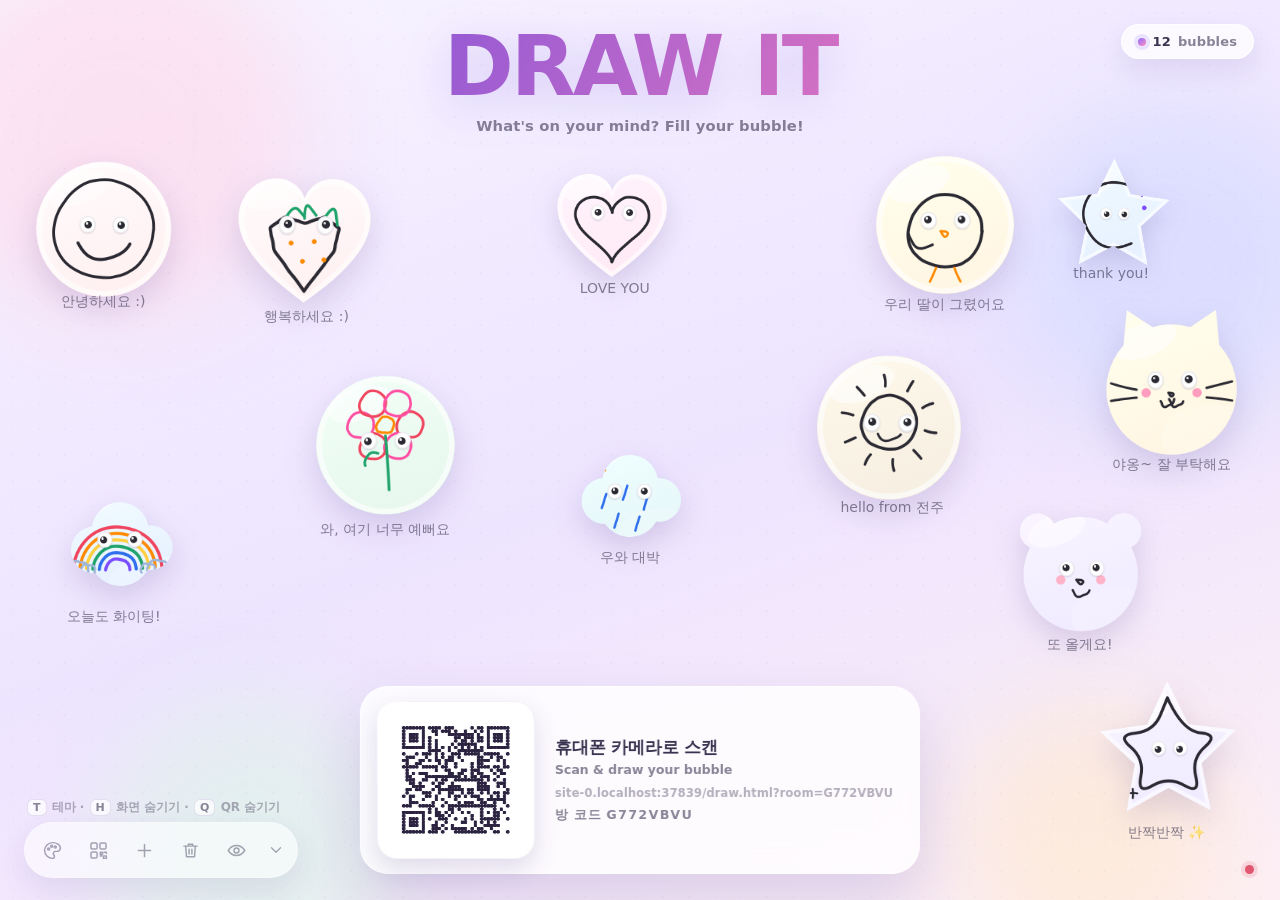
==== index.html @ d021dec1 "DRAW IT — 서버 없는 웹 버전 (GitHub Pages 정적 호스팅용)" ====
<!doctype html>
<html lang="ko" data-theme="lavender">
<head>
<meta charset="utf-8">
<meta name="viewport" content="width=device-width, initial-scale=1, viewport-fit=cover">
<meta name="theme-color" content="#EFE7FF">
<title>DRAW IT — 디지털 방명록</title>
<link rel="icon" href="data:image/svg+xml,%3Csvg xmlns='http://www.w3.org/2000/svg' viewBox='0 0 64 64'%3E%3Ccircle cx='32' cy='32' r='28' fill='%23FFD9E8'/%3E%3Ccircle cx='24' cy='28' r='5' fill='%23332A44'/%3E%3Ccircle cx='40' cy='28' r='5' fill='%23332A44'/%3E%3Cpath d='M22 40c4 6 16 6 20 0' stroke='%23332A44' stroke-width='4' fill='none' stroke-linecap='round'/%3E%3C/svg%3E">
<link rel="stylesheet" href="css/base.css">
<link rel="stylesheet" href="css/display.css">
</head>
<body>
  <div class="bg" aria-hidden="true">
    <span class="orb orb-1"></span>
    <span class="orb orb-2"></span>
    <span class="orb orb-3"></span>
    <span class="orb orb-4"></span>
    <span class="grain"></span>
  </div>

  <header class="topbar" id="topbar">
    <h1 class="title" id="title">DRAW<span class="title-dot">IT</span></h1>
    <p class="subtitle" id="subtitle">What's on your mind? Fill your bubble!</p>
  </header>

  <main class="stage" id="stage" aria-live="polite"></main>

  <div class="spotlight" id="spotlight" aria-hidden="true"></div>

  <aside class="qr-panel" id="qrPanel">
    <div class="qr-card">
      <canvas id="qrCanvas" width="560" height="560" aria-label="모바일 그리기 페이지 QR 코드"></canvas>
      <span class="qr-glint" aria-hidden="true"></span>
    </div>
    <div class="qr-copy">
      <strong>휴대폰 카메라로 스캔</strong>
      <span>Scan &amp; draw your bubble</span>
      <em id="drawUrl">draw.html?room=…</em>
      <span class="qr-room">방 코드 <b id="roomCode">────────</b></span>
    </div>
  </aside>

  <div class="badge" id="countBadge"><span id="countNum">0</span> bubbles</div>
  <div class="hint" id="hint"><b>T</b> 테마 · <b>H</b> 화면 숨기기 · <b>Q</b> QR 숨기기</div>

  <!-- 터치 전용 버튼 (태블릿·스마트폰에서 단축키 대신 사용) -->
  <div class="touchbar" id="touchbar" role="toolbar" aria-label="화면 조작">
    <button class="tb" data-act="theme" title="테마 바꾸기" aria-label="테마 바꾸기">
      <svg viewBox="0 0 24 24" aria-hidden="true"><path d="M12 3a9 9 0 1 0 0 18 2.2 2.2 0 0 0 2.2-2.2c0-.6-.2-1.1-.6-1.5-.4-.4-.6-.9-.6-1.4A2.4 2.4 0 0 1 15.4 13H17a4 4 0 0 0 4-4c0-3.3-4-6-9-6Z"/><circle cx="7.6" cy="10.2" r="1.15"/><circle cx="11" cy="7" r="1.15"/><circle cx="15.2" cy="8" r="1.15"/></svg>
    </button>
    <button class="tb" data-act="qr" title="QR 코드 켜기/끄기" aria-label="QR 코드 켜기/끄기">
      <svg viewBox="0 0 24 24" aria-hidden="true"><rect x="3.4" y="3.4" width="7" height="7" rx="1.6"/><rect x="13.6" y="3.4" width="7" height="7" rx="1.6"/><rect x="3.4" y="13.6" width="7" height="7" rx="1.6"/><path d="M14 14h2.6v2.6H14zM18.4 14H21v1.4M14 18.4h1.4M17.6 18.4H21v2.6h-3.4z"/></svg>
    </button>
    <button class="tb" data-act="newroom" title="새 방 만들기" aria-label="새 방 만들기">
      <svg viewBox="0 0 24 24" aria-hidden="true"><path d="M12 5v14M5 12h14"/></svg>
    </button>
    <button class="tb" data-act="reset" title="방명록 비우기" aria-label="방명록 비우기">
      <svg viewBox="0 0 24 24" aria-hidden="true"><path d="M4.5 7h15M9.5 7V4.8h5V7M6.5 7l.9 12.2h9.2L17.5 7"/><path d="M10.4 10.6v5.4M13.6 10.6v5.4"/></svg>
    </button>
    <button class="tb" data-act="hide" title="화면 깔끔하게" aria-label="화면 깔끔하게">
      <svg viewBox="0 0 24 24" aria-hidden="true"><path d="M2.6 12S6 6.4 12 6.4 21.4 12 21.4 12 18 17.6 12 17.6 2.6 12 2.6 12Z"/><circle cx="12" cy="12" r="2.8"/></svg>
    </button>
    <button class="tb fold" data-act="fold" title="버튼 접기" aria-label="버튼 접기">
      <svg viewBox="0 0 24 24" aria-hidden="true"><path d="M6 9l6 6 6-6"/></svg>
    </button>
  </div>
  <button class="touch-show" id="touchShow" title="버튼 펼치기" aria-label="버튼 펼치기">⋯</button>

  <div class="toast" id="toast" role="status" aria-live="polite"></div>
  <div class="conn" id="conn" title="실시간 연결 상태"></div>

  <script src="vendor/qrcode.js"></script>
  <script src="js/shapes.js"></script>
  <script src="js/relay.js"></script>
  <script src="js/seed-data.js"></script>
  <script src="js/display.js"></script>
</body>
</html>
---- css/base.css ----
/* =====================================================================
 * DRAW IT — 공통 스타일 (테마 변수 · 폰트 · 리셋)
 * ===================================================================== */
:root {
  --font-ui: "Pretendard", "Apple SD Gothic Neo", "Noto Sans CJK KR", "Malgun Gothic",
             system-ui, -apple-system, "Segoe UI", Roboto, sans-serif;
  --font-hand: "Bradley Hand", "Segoe Script", "Nanum Pen Script", "Comic Sans MS",
               "Apple SD Gothic Neo", var(--font-ui);
  --radius-lg: 28px;
  --radius-md: 18px;

  /* lavender (기본) */
  --bg-a: #F8F4FF;
  --bg-b: #EDE4FF;
  --bg-c: #FDEFF6;
  --ink: #3A3350;
  --ink-soft: rgba(58, 51, 80, .60);
  --ink-faint: rgba(58, 51, 80, .38);
  --title-a: #6C4CE0;
  --title-b: #FF7FB6;
  --panel-bg: rgba(255, 255, 255, .82);
  --panel-ink: #3A3350;
  --panel-line: rgba(255, 255, 255, .75);
  --panel-shadow: 0 26px 60px rgba(90, 66, 150, .18);
  --badge-bg: rgba(255, 255, 255, .78);
  --card-shadow: rgba(84, 62, 132, .18);
  --orb-1: #FFD6E8;
  --orb-2: #CFD9FF;
  --orb-3: #D8F5E4;
  --orb-4: #FFE9C9;
  --orb-opacity: .55;
  --vignette: rgba(255, 255, 255, .0);
}

[data-theme="cream"] {
  --bg-a: #FFFCF5;
  --bg-b: #FBF0DE;
  --bg-c: #F7F3E8;
  --ink: #453A2C;
  --ink-soft: rgba(69, 58, 44, .62);
  --ink-faint: rgba(69, 58, 44, .40);
  --title-a: #C8892F;
  --title-b: #E96E8A;
  --panel-bg: rgba(255, 253, 247, .86);
  --panel-ink: #453A2C;
  --panel-line: rgba(255, 255, 255, .85);
  --panel-shadow: 0 26px 60px rgba(140, 110, 70, .16);
  --badge-bg: rgba(255, 253, 247, .82);
  --card-shadow: rgba(140, 110, 70, .16);
  --orb-1: #FFE2C7;
  --orb-2: #F6D7E0;
  --orb-3: #E7EFD4;
  --orb-4: #FFEFD2;
  --orb-opacity: .5;
}

[data-theme="night"] {
  --bg-a: #191426;
  --bg-b: #241B3A;
  --bg-c: #151021;
  --ink: #F3EEFF;
  --ink-soft: rgba(238, 232, 255, .70);
  --ink-faint: rgba(238, 232, 255, .45);
  --title-a: #C3B0FF;
  --title-b: #FF9EC8;
  --panel-bg: rgba(40, 32, 60, .74);
  --panel-ink: #F3EEFF;
  --panel-line: rgba(255, 255, 255, .14);
  --panel-shadow: 0 26px 70px rgba(0, 0, 0, .55);
  --badge-bg: rgba(48, 38, 72, .72);
  --card-shadow: rgba(0, 0, 0, .55);
  --orb-1: #4A2E6B;
  --orb-2: #26325E;
  --orb-3: #1E4A48;
  --orb-4: #5A3A4A;
  --orb-opacity: .55;
}

* { box-sizing: border-box; }

html, body {
  margin: 0;
  padding: 0;
  height: 100%;
  font-family: var(--font-ui);
  color: var(--ink);
  -webkit-font-smoothing: antialiased;
  text-rendering: optimizeLegibility;
}

body {
  background: linear-gradient(160deg, var(--bg-a) 0%, var(--bg-b) 52%, var(--bg-c) 100%);
  overflow: hidden;
  transition: background 520ms ease, color 320ms ease;
}

button { font-family: inherit; }

.bg { position: fixed; inset: 0; pointer-events: none; overflow: hidden; z-index: 0; }

.orb {
  position: absolute;
  border-radius: 50%;
  filter: blur(48px);
  opacity: var(--orb-opacity);
  transition: background 600ms ease;
  animation: orbFloat 18s ease-in-out infinite;
}
.orb-1 { width: 42vmin; height: 42vmin; left: -8vmin; top: -6vmin;  background: var(--orb-1); animation-duration: 22s; }
.orb-2 { width: 36vmin; height: 36vmin; right: -6vmin; top: 12vmin;  background: var(--orb-2); animation-duration: 26s; animation-delay: -4s; }
.orb-3 { width: 32vmin; height: 32vmin; left: 12vmin; bottom: -10vmin; background: var(--orb-3); animation-duration: 24s; animation-delay: -9s; }
.orb-4 { width: 30vmin; height: 30vmin; right: 6vmin; bottom: -8vmin; background: var(--orb-4); animation-duration: 20s; animation-delay: -13s; }

@keyframes orbFloat {
  0%, 100% { transform: translate3d(0, 0, 0) scale(1); }
  50% { transform: translate3d(2.2vmin, -2.6vmin, 0) scale(1.06); }
}

.grain {
  position: absolute;
  inset: 0;
  opacity: .35;
  background-image: radial-gradient(rgba(120, 100, 160, .10) 1px, transparent 1px);
  background-size: 26px 26px;
  mix-blend-mode: multiply;
}
[data-theme="night"] .grain { mix-blend-mode: screen; opacity: .14; }
---- css/display.css ----
/* =====================================================================
 * DRAW IT — 메인 미디어월
 * ===================================================================== */

.stage { position: fixed; inset: 0; z-index: 2; }

/* ---------------------------------------------------------------- 상단 */
.topbar {
  position: fixed;
  top: 0; left: 0; right: 0;
  z-index: 6;
  padding: 26px 32px 0;
  text-align: center;
  pointer-events: none;
  transition: opacity 420ms ease, transform 420ms ease;
}
body.ui-hidden .topbar { opacity: 0; transform: translateY(-14px); }

.title {
  margin: 0;
  font-size: clamp(46px, 6.6vw, 112px);
  font-weight: 900;
  letter-spacing: -.035em;
  line-height: .96;
  background: linear-gradient(120deg, var(--title-a) 8%, var(--title-b) 92%);
  -webkit-background-clip: text;
  background-clip: text;
  color: transparent;
  filter: drop-shadow(0 10px 22px rgba(108, 76, 224, .22));
}
.title-dot { margin-left: .06em; }

.subtitle {
  margin: 10px 0 0;
  font-size: clamp(13px, 1.15vw, 20px);
  font-weight: 600;
  letter-spacing: .01em;
  color: var(--ink-soft);
}

/* ---------------------------------------------------------------- 카드 */
.card {
  position: absolute;
  left: 0; top: 0;
  width: 200px; height: 200px;
  transition: left 1180ms cubic-bezier(.22, 1, .36, 1), top 1180ms cubic-bezier(.22, 1, .36, 1),
              opacity 520ms ease, transform 520ms ease;
  will-change: left, top;
}
.card.no-anim { transition: none !important; }
body.presenting .card:not(.is-spotlight) { opacity: .75; }
body.presenting .card {
  transition: left 1180ms cubic-bezier(.22, 1, .36, 1), top 1180ms cubic-bezier(.22, 1, .36, 1),
              opacity 620ms ease, transform 520ms ease;
}
.card.fade-out { opacity: 0; transform: scale(.88); }
.card .inner {
  position: absolute;
  left: 50%; top: 50%;
  width: 200px; height: 200px;
  margin: -100px 0 0 -100px;
  transform-origin: 50% 50%;
  will-change: transform;
}
.card svg.shape {
  position: absolute;
  inset: 0;
  width: 200px; height: 200px;
  overflow: visible;
  filter: drop-shadow(0 16px 20px var(--card-shadow));
  pointer-events: none;
}
.card canvas.art {
  position: absolute;
  inset: 0;
  width: 200px;
  height: 200px;
  pointer-events: none;
}
.card .caption {
  position: absolute;
  left: 50%;
  top: 100%;
  width: 190px;
  margin-top: -6px;
  transform: translateX(-50%);
  text-align: center;
  font-family: var(--font-hand);
  font-size: 14px;
  line-height: 1.22;
  color: var(--ink-soft);
  white-space: nowrap;
  overflow: hidden;
  text-overflow: ellipsis;
  pointer-events: none;
  z-index: 2;
}

/* 눈 */
.card .eyes { position: absolute; inset: 0; pointer-events: none; }
.eye { position: absolute; width: 0; height: 0; }
.eye-white {
  position: absolute;
  left: -10.5px; top: -11.5px;
  width: 21px; height: 23px;
  border-radius: 50%;
  background: #fff;
  box-shadow: 0 1px 2px rgba(60, 50, 90, .20), inset 0 0 0 1.5px rgba(60, 50, 90, .09);
  transform-origin: 50% 50%;
  animation: blink 7.2s infinite;
}
.pupil {
  position: absolute;
  left: 0; top: 0;
  width: 0; height: 0;
  will-change: transform;
  animation: blinkPupil 7.2s infinite;
}
.pupil i {
  position: absolute;
  left: -5px; top: -5px;
  width: 10px; height: 10px;
  border-radius: 50%;
  background: #2B2A33;
}
.pupil i::after {
  content: "";
  position: absolute;
  left: 1.6px; top: 1.4px;
  width: 3.4px; height: 3.4px;
  border-radius: 50%;
  background: rgba(255, 255, 255, .92);
}

@keyframes blink {
  0%, 90.5%, 100% { transform: scaleY(1); }
  93.4% { transform: scaleY(.10); }
}
@keyframes blinkPupil {
  0%, 91.6%, 100% { opacity: 1; }
  93.4% { opacity: 0; }
}

/* 새 그림 스포트라이트 카드 */
.card.is-spotlight { z-index: 40; }
.card.is-spotlight .inner {
  filter: drop-shadow(0 0 22px rgba(255, 255, 255, .95)) drop-shadow(0 24px 30px rgba(90, 60, 150, .28));
}
.card .halo {
  position: absolute;
  inset: -26px;
  border-radius: 50%;
  border: 2px solid rgba(255, 255, 255, .85);
  opacity: 0;
  pointer-events: none;
}
.card.is-spotlight .halo {
  animation: haloPulse 1.6s ease-out 2;
}
@keyframes haloPulse {
  0% { opacity: .85; transform: scale(.72); }
  70% { opacity: 0; transform: scale(1.22); }
  100% { opacity: 0; transform: scale(1.24); }
}

.card .sparkles { position: absolute; inset: 0; pointer-events: none; }
.sparkle {
  position: absolute;
  left: 50%; top: 50%;
  width: 9px; height: 9px;
  margin: -4.5px 0 0 -4.5px;
  border-radius: 50%;
  background: radial-gradient(circle, #FFF6C9 0%, #FFA9CE 52%, rgba(255, 255, 255, 0) 74%);
  animation: sparkleFly 1650ms cubic-bezier(.2, .7, .3, 1) forwards;
}
.sparkle.star {
  border-radius: 0;
  background: linear-gradient(140deg, #FFD86B, #FF8FC0);
  clip-path: polygon(50% 0%, 61% 38%, 100% 50%, 61% 62%, 50% 100%, 39% 62%, 0% 50%, 39% 38%);
}
@keyframes sparkleFly {
  0% { transform: translate(0, 0) scale(.35) rotate(0deg); opacity: 0; }
  22% { opacity: 1; }
  100% { transform: translate(var(--dx), var(--dy)) scale(1.05) rotate(140deg); opacity: 0; }
}

/* ------------------------------------------------------------ 스포트라이트 */
.spotlight {
  position: fixed;
  z-index: 1;
  width: 760px; height: 760px;
  margin-left: -380px; margin-top: -380px;
  border-radius: 50%;
  pointer-events: none;
  opacity: 0;
  background: radial-gradient(circle,
      rgba(255, 255, 255, .98) 0%,
      rgba(255, 243, 252, .82) 24%,
      rgba(236, 214, 255, .48) 44%,
      rgba(255, 214, 240, .18) 60%,
      rgba(255, 255, 255, 0) 74%);
  transition: opacity 900ms ease;
  animation: spotlightBreath 3.6s ease-in-out infinite;
}
[data-theme="night"] .spotlight {
  background: radial-gradient(circle,
      rgba(180, 150, 255, .40) 0%,
      rgba(150, 110, 240, .22) 30%,
      rgba(120, 90, 220, .08) 52%,
      rgba(255, 255, 255, 0) 72%);
}
.spotlight.on { opacity: 1; }

@keyframes spotlightBreath {
  0%, 100% { transform: scale(1); }
  50% { transform: scale(1.06); }
}

/* ---------------------------------------------------------------- QR 패널 */
.qr-panel {
  position: fixed;
  z-index: 8;
  left: 50%;
  bottom: 26px;
  transform: translateX(-50%);
  display: flex;
  align-items: center;
  gap: 20px;
  padding: 14px 26px 14px 16px;
  border-radius: var(--radius-lg);
  background: var(--panel-bg);
  border: 1px solid var(--panel-line);
  box-shadow: var(--panel-shadow);
  -webkit-backdrop-filter: blur(18px) saturate(140%);
  backdrop-filter: blur(18px) saturate(140%);
  color: var(--panel-ink);
  transition: opacity 420ms ease, transform 420ms ease;
}
.qr-panel.corner {
  left: auto;
  right: 28px;
  bottom: 28px;
  transform: none;
}
body.ui-hidden .qr-panel,
.qr-panel.hidden {
  opacity: 0;
  transform: translateX(-50%) translateY(26px);
  pointer-events: none;
}
.qr-panel.corner.hidden { transform: translateY(26px); }

.qr-card {
  position: relative;
  width: 158px; height: 158px;
  padding: 9px;
  border-radius: 20px;
  background: #fff;
  box-shadow: 0 10px 24px rgba(70, 50, 120, .16), inset 0 0 0 1px rgba(90, 70, 140, .07);
  overflow: hidden;
}
.qr-card canvas { display: block; width: 100%; height: 100%; }
.qr-glint {
  position: absolute;
  top: -40%;
  left: -60%;
  width: 60%; height: 180%;
  background: linear-gradient(100deg, rgba(255, 255, 255, 0) 0%, rgba(255, 255, 255, .85) 50%, rgba(255, 255, 255, 0) 100%);
  transform: rotate(18deg);
  animation: glint 5.5s ease-in-out infinite;
  pointer-events: none;
}
@keyframes glint {
  0%, 62% { left: -70%; }
  88%, 100% { left: 130%; }
}

.qr-copy { display: flex; flex-direction: column; gap: 3px; min-width: 168px; }
.qr-copy strong { font-size: 17px; font-weight: 800; letter-spacing: -.01em; }
.qr-copy span { font-size: 12.5px; font-weight: 600; color: var(--ink-soft); }
.qr-copy em {
  margin-top: 6px;
  font-style: normal;
  font-size: 11.5px;
  font-weight: 600;
  letter-spacing: .01em;
  color: var(--ink-faint);
  word-break: break-all;
}

/* ---------------------------------------------------------------- 배지 */
.badge {
  position: fixed;
  z-index: 8;
  top: 24px; right: 26px;
  display: inline-flex;
  align-items: center;
  gap: 7px;
  padding: 9px 16px;
  border-radius: 999px;
  background: var(--badge-bg);
  border: 1px solid var(--panel-line);
  box-shadow: 0 10px 26px rgba(90, 66, 150, .12);
  -webkit-backdrop-filter: blur(14px);
  backdrop-filter: blur(14px);
  font-size: 13px;
  font-weight: 800;
  letter-spacing: .01em;
  color: var(--ink-soft);
  transition: opacity 420ms ease;
}
.badge #countNum { color: var(--ink); }
.badge::before {
  content: "";
  width: 8px; height: 8px;
  border-radius: 50%;
  background: linear-gradient(140deg, #8E6BFF, #FF8FC0);
  box-shadow: 0 0 0 4px rgba(142, 107, 255, .16);
}

.hint {
  position: fixed;
  z-index: 8;
  left: 26px; bottom: 22px;
  font-size: 12px;
  font-weight: 600;
  color: var(--ink-faint);
  transition: opacity 520ms ease;
}
.hint b {
  display: inline-block;
  min-width: 17px;
  padding: 1px 5px;
  margin: 0 1px;
  border-radius: 6px;
  background: rgba(255, 255, 255, .72);
  border: 1px solid rgba(120, 100, 170, .18);
  color: var(--ink-soft);
  text-align: center;
  font-size: 11px;
}
[data-theme="night"] .hint b { background: rgba(255, 255, 255, .10); border-color: rgba(255, 255, 255, .16); }
body.ui-hidden .hint, body.ui-hidden .badge { opacity: 0; }

.conn {
  position: fixed;
  z-index: 8;
  right: 26px; bottom: 26px;
  width: 9px; height: 9px;
  border-radius: 50%;
  background: #43C08A;
  box-shadow: 0 0 0 4px rgba(67, 192, 138, .16);
  transition: background 300ms ease, box-shadow 300ms ease;
}
.conn.off { background: #E0576F; box-shadow: 0 0 0 4px rgba(224, 87, 111, .16); }

/* ---------------------------------------------------------------- 토스트 */
.toast {
  position: fixed;
  z-index: 30;
  left: 26px;
  top: 92px;
  transform: translateY(-10px);
  padding: 10px 18px;
  border-radius: 999px;
  background: rgba(45, 34, 70, .86);
  color: #fff;
  font-size: 14px;
  font-weight: 700;
  letter-spacing: -.01em;
  opacity: 0;
  pointer-events: none;
  transition: opacity 260ms ease, transform 320ms cubic-bezier(.22, 1, .36, 1);
  box-shadow: 0 18px 40px rgba(40, 26, 70, .28);
}
.toast.show { opacity: 1; transform: translateY(0); }
body.ui-hidden .toast { opacity: 0; }

/* --------------------------------------------------------------- 반응형 */
@media (max-width: 900px) {
  .topbar { padding: 16px 18px 0; }
  .qr-panel { gap: 14px; padding: 10px 18px 10px 12px; bottom: 16px; }
  .qr-card { width: 118px; height: 118px; padding: 7px; border-radius: 16px; }
  .qr-copy strong { font-size: 15px; }
  .qr-copy em { display: none; }
  .hint { display: none; }
  .badge { top: 14px; right: 14px; font-size: 12px; padding: 7px 12px; }
}

@media (prefers-reduced-motion: reduce) {
  .orb, .qr-glint { animation: none; }
}

/* =====================================================================
 * 웹 버전 추가분 — 방 코드 · 터치 버튼
 * ===================================================================== */
.qr-room {
  margin-top: 4px;
  font-size: 11.5px;
  font-weight: 700;
  letter-spacing: .06em;
  color: var(--ink-faint);
}
.qr-room b {
  font-weight: 900;
  letter-spacing: .12em;
  color: var(--ink-soft);
}

/* 좌측 하단: 단축키 안내 위에 터치 버튼 줄 */
.hint { bottom: 84px; }

.touchbar {
  position: fixed;
  z-index: 9;
  left: 24px;
  bottom: 22px;
  display: flex;
  align-items: center;
  gap: 2px;
  padding: 5px;
  border-radius: 999px;
  background: var(--panel-bg);
  border: 1px solid var(--panel-line);
  box-shadow: 0 12px 30px rgba(90, 66, 150, .16);
  -webkit-backdrop-filter: blur(16px) saturate(140%);
  backdrop-filter: blur(16px) saturate(140%);
  opacity: .72;
  transition: opacity 320ms ease, transform 420ms cubic-bezier(.22,1,.36,1);
}
.touchbar:hover, .touchbar:focus-within, .touchbar:active { opacity: 1; }
.touchbar.folded { opacity: 0; transform: translateY(16px); pointer-events: none; }

.tb {
  width: 44px; height: 44px;
  display: grid;
  place-items: center;
  border: 0;
  border-radius: 50%;
  background: transparent;
  color: var(--ink-soft);
  cursor: pointer;
  transition: background 160ms ease, color 160ms ease, transform 140ms ease;
  -webkit-tap-highlight-color: transparent;
}
.tb svg {
  width: 21px; height: 21px;
  fill: none;
  stroke: currentColor;
  stroke-width: 1.7;
  stroke-linecap: round;
  stroke-linejoin: round;
}
.tb:active { transform: scale(.92); }
.tb:hover { background: rgba(255, 255, 255, .6); color: var(--ink); }
[data-theme="night"] .tb:hover { background: rgba(255, 255, 255, .10); }
.tb.fold svg { width: 18px; height: 18px; }
.tb.fold { width: 32px; }

body.ui-hidden .touchbar { opacity: 0; pointer-events: none; transform: translateY(16px); }

.touch-show {
  position: fixed;
  z-index: 9;
  left: 24px; bottom: 22px;
  width: 40px; height: 40px;
  display: grid;
  place-items: center;
  border: 1px solid var(--panel-line);
  border-radius: 50%;
  background: var(--panel-bg);
  color: var(--ink-soft);
  font-size: 18px;
  font-weight: 800;
  box-shadow: 0 10px 24px rgba(90, 66, 150, .16);
  -webkit-backdrop-filter: blur(14px);
  backdrop-filter: blur(14px);
  opacity: 0;
  visibility: hidden;
  pointer-events: none;
  transition: opacity 280ms ease;
  cursor: pointer;
}
.touch-show.on { opacity: .5; visibility: visible; pointer-events: auto; }
.touch-show.on:hover { opacity: 1; }
body.ui-hidden .touch-show { display: none; }

@media (max-width: 900px) {
  .touchbar { left: 12px; bottom: 12px; padding: 4px; }
  .tb { width: 40px; height: 40px; }
  .tb.fold { width: 28px; }
  .touch-show { left: 12px; bottom: 12px; }
  .qr-room { display: none; }
}
@media (prefers-reduced-motion: reduce) {
  .touchbar, .touch-show { transition: none; }
}
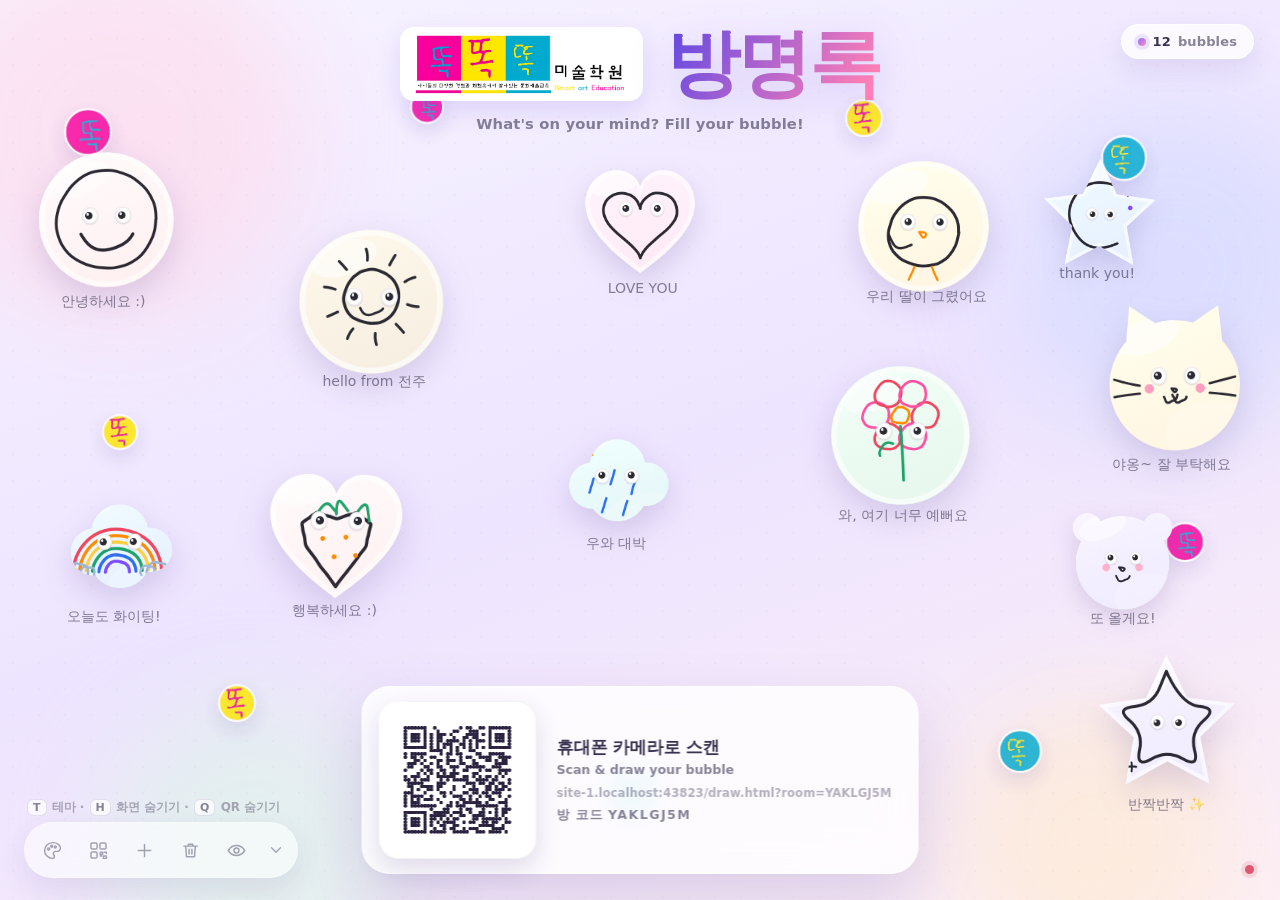
==== commit 8daffc3d: "똑똑똑미술학원 마크·방명록 타이틀·동그란 똑 부유 애니메이션·메시지 입력란 적용" ====
--- a/index.html
+++ b/index.html
@@ -4,7 +4,7 @@
 <meta charset="utf-8">
 <meta name="viewport" content="width=device-width, initial-scale=1, viewport-fit=cover">
 <meta name="theme-color" content="#EFE7FF">
-<title>DRAW IT — 디지털 방명록</title>
+<title>똑똑똑미술학원 — 방명록</title>
 <link rel="icon" href="data:image/svg+xml,%3Csvg xmlns='http://www.w3.org/2000/svg' viewBox='0 0 64 64'%3E%3Ccircle cx='32' cy='32' r='28' fill='%23FFD9E8'/%3E%3Ccircle cx='24' cy='28' r='5' fill='%23332A44'/%3E%3Ccircle cx='40' cy='28' r='5' fill='%23332A44'/%3E%3Cpath d='M22 40c4 6 16 6 20 0' stroke='%23332A44' stroke-width='4' fill='none' stroke-linecap='round'/%3E%3C/svg%3E">
 <link rel="stylesheet" href="css/base.css">
 <link rel="stylesheet" href="css/display.css">
@@ -16,10 +16,24 @@
     <span class="orb orb-3"></span>
     <span class="orb orb-4"></span>
     <span class="grain"></span>
+    <div class="ttok-floaters">
+      <img src="ttok1.jpg" class="ttok-dot t1" alt="">
+      <img src="ttok2.jpg" class="ttok-dot t2" alt="">
+      <img src="ttok3.jpg" class="ttok-dot t3" alt="">
+      <img src="ttok1.jpg" class="ttok-dot t4" alt="">
+      <img src="ttok2.jpg" class="ttok-dot t5" alt="">
+      <img src="ttok3.jpg" class="ttok-dot t6" alt="">
+      <img src="ttok1.jpg" class="ttok-dot t7" alt="">
+      <img src="ttok2.jpg" class="ttok-dot t8" alt="">
+      <img src="ttok3.jpg" class="ttok-dot t9" alt="">
+    </div>
   </div>
 
   <header class="topbar" id="topbar">
-    <h1 class="title" id="title">DRAW<span class="title-dot">IT</span></h1>
+    <div class="brand-row">
+      <img class="brand-logo" src="logo.png" alt="똑똑똑미술학원">
+      <h1 class="title" id="title">방명록</h1>
+    </div>
     <p class="subtitle" id="subtitle">What's on your mind? Fill your bubble!</p>
   </header>
 
--- a/css/base.css
+++ b/css/base.css
@@ -125,3 +125,49 @@
   mix-blend-mode: multiply;
 }
 [data-theme="night"] .grain { mix-blend-mode: screen; opacity: .14; }
+
+/* ----------------------------------------------------- 동그란 '똑' 부유 배지 */
+.ttok-floaters {
+  position: absolute;
+  inset: 0;
+  pointer-events: none;
+  overflow: hidden;
+}
+.ttok-dot {
+  position: absolute;
+  width: 44px;
+  height: 44px;
+  border-radius: 50%;
+  object-fit: cover;
+  border: 2.5px solid rgba(255, 255, 255, .92);
+  box-shadow: 0 8px 20px rgba(90, 66, 150, .18);
+  opacity: .82;
+  will-change: transform;
+  animation: ttokBob 7s ease-in-out infinite;
+}
+[data-theme="night"] .ttok-dot {
+  border-color: rgba(255, 255, 255, .35);
+  box-shadow: 0 8px 22px rgba(0, 0, 0, .45);
+  opacity: .75;
+}
+.ttok-dot.t1 { left: 5%;  top: 12%; width: 48px; height: 48px; animation-duration: 6.4s; animation-delay: 0s; }
+.ttok-dot.t2 { left: 17%; top: 76%; width: 38px; height: 38px; animation-duration: 7.8s; animation-delay: -1.4s; }
+.ttok-dot.t3 { left: 86%; top: 15%; width: 46px; height: 46px; animation-duration: 6.9s; animation-delay: -2.7s; }
+.ttok-dot.t4 { left: 91%; top: 58%; width: 40px; height: 40px; animation-duration: 8.2s; animation-delay: -0.8s; }
+.ttok-dot.t5 { left: 8%;  top: 46%; width: 36px; height: 36px; animation-duration: 7.3s; animation-delay: -3.5s; }
+.ttok-dot.t6 { left: 78%; top: 81%; width: 44px; height: 44px; animation-duration: 6.7s; animation-delay: -2.1s; }
+.ttok-dot.t7 { left: 32%; top: 10%; width: 34px; height: 34px; animation-duration: 8.6s; animation-delay: -4.2s; }
+.ttok-dot.t8 { left: 66%; top: 11%; width: 38px; height: 38px; animation-duration: 7.5s; animation-delay: -1.9s; }
+.ttok-dot.t9 { left: 48%; top: 86%; width: 36px; height: 36px; animation-duration: 8.0s; animation-delay: -3.0s; }
+
+body.paper .ttok-dot {
+  width: 32px;
+  height: 32px;
+  opacity: .68;
+}
+
+@keyframes ttokBob {
+  0%, 100% { transform: translate3d(0, 0, 0) rotate(-6deg) scale(1); }
+  33%      { transform: translate3d(10px, -16px, 0) rotate(5deg) scale(1.05); }
+  66%      { transform: translate3d(-8px, -7px, 0) rotate(-3deg) scale(0.97); }
+}
--- a/css/display.css
+++ b/css/display.css
@@ -16,12 +16,30 @@
 }
 body.ui-hidden .topbar { opacity: 0; transform: translateY(-14px); }
 
+.brand-row {
+  display: inline-flex;
+  align-items: center;
+  justify-content: center;
+  gap: clamp(14px, 1.8vw, 28px);
+  flex-wrap: wrap;
+}
+
+.brand-logo {
+  height: clamp(46px, 5.8vw, 94px);
+  width: auto;
+  display: block;
+  border-radius: 14px;
+  background: #fff;
+  padding: 6px 12px;
+  box-shadow: 0 10px 24px rgba(108, 76, 224, .16);
+}
+
 .title {
   margin: 0;
-  font-size: clamp(46px, 6.6vw, 112px);
+  font-size: clamp(42px, 5.8vw, 96px);
   font-weight: 900;
   letter-spacing: -.035em;
-  line-height: .96;
+  line-height: 1.02;
   background: linear-gradient(120deg, var(--title-a) 8%, var(--title-b) 92%);
   -webkit-background-clip: text;
   background-clip: text;
@@ -486,12 +504,28 @@
 body.ui-hidden .touch-show { display: none; }
 
 @media (max-width: 900px) {
-  .touchbar { left: 12px; bottom: 12px; padding: 4px; }
+  .touchbar { padding: 4px; }
   .tb { width: 40px; height: 40px; }
   .tb.fold { width: 28px; }
-  .touch-show { left: 12px; bottom: 12px; }
   .qr-room { display: none; }
 }
 @media (prefers-reduced-motion: reduce) {
   .touchbar, .touch-show { transition: none; }
 }
+
+/* 태블릿 폭에서는 터치 버튼을 좌측 상단으로 (하단 QR 과 겹치지 않게) */
+@media (max-width: 1200px) {
+  .touchbar {
+    left: 12px;
+    top: 12px;
+    bottom: auto;
+    opacity: .62;
+  }
+  .touchbar.folded { transform: translateY(-16px); }
+  .touch-show { left: 12px; top: 12px; bottom: auto; }
+  .hint { display: none; }
+}
+
+/* 스포트라이트 등장 중에는 캡션을 잠시 숨깁니다 (확대된 도안과 겹치지 않게) */
+.card.is-spotlight .caption { opacity: 0; }
+.card .caption { transition: opacity 400ms ease; }
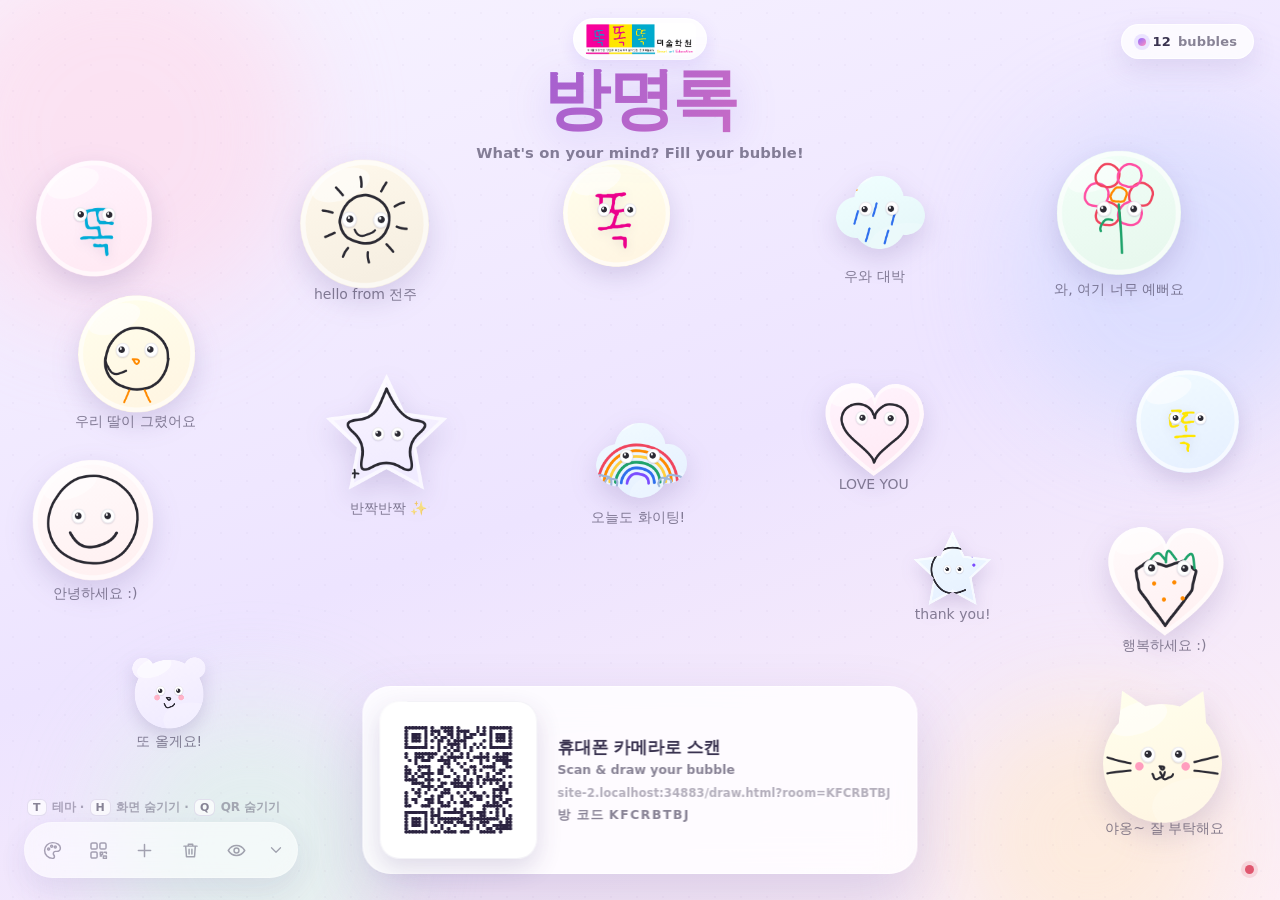
==== commit 59919d78: "배경 제거한 동그란 똑 마스코트 버블 3종 부유 적용 및 상단 마크 배지 크기 조정" ====
--- a/index.html
+++ b/index.html
@@ -16,24 +16,13 @@
     <span class="orb orb-3"></span>
     <span class="orb orb-4"></span>
     <span class="grain"></span>
-    <div class="ttok-floaters">
-      <img src="ttok1.jpg" class="ttok-dot t1" alt="">
-      <img src="ttok2.jpg" class="ttok-dot t2" alt="">
-      <img src="ttok3.jpg" class="ttok-dot t3" alt="">
-      <img src="ttok1.jpg" class="ttok-dot t4" alt="">
-      <img src="ttok2.jpg" class="ttok-dot t5" alt="">
-      <img src="ttok3.jpg" class="ttok-dot t6" alt="">
-      <img src="ttok1.jpg" class="ttok-dot t7" alt="">
-      <img src="ttok2.jpg" class="ttok-dot t8" alt="">
-      <img src="ttok3.jpg" class="ttok-dot t9" alt="">
-    </div>
   </div>
 
   <header class="topbar" id="topbar">
-    <div class="brand-row">
+    <div class="brand-badge">
       <img class="brand-logo" src="logo.png" alt="똑똑똑미술학원">
-      <h1 class="title" id="title">방명록</h1>
     </div>
+    <h1 class="title" id="title">방명록</h1>
     <p class="subtitle" id="subtitle">What's on your mind? Fill your bubble!</p>
   </header>
 
--- a/css/base.css
+++ b/css/base.css
@@ -125,49 +125,3 @@
   mix-blend-mode: multiply;
 }
 [data-theme="night"] .grain { mix-blend-mode: screen; opacity: .14; }
-
-/* ----------------------------------------------------- 동그란 '똑' 부유 배지 */
-.ttok-floaters {
-  position: absolute;
-  inset: 0;
-  pointer-events: none;
-  overflow: hidden;
-}
-.ttok-dot {
-  position: absolute;
-  width: 44px;
-  height: 44px;
-  border-radius: 50%;
-  object-fit: cover;
-  border: 2.5px solid rgba(255, 255, 255, .92);
-  box-shadow: 0 8px 20px rgba(90, 66, 150, .18);
-  opacity: .82;
-  will-change: transform;
-  animation: ttokBob 7s ease-in-out infinite;
-}
-[data-theme="night"] .ttok-dot {
-  border-color: rgba(255, 255, 255, .35);
-  box-shadow: 0 8px 22px rgba(0, 0, 0, .45);
-  opacity: .75;
-}
-.ttok-dot.t1 { left: 5%;  top: 12%; width: 48px; height: 48px; animation-duration: 6.4s; animation-delay: 0s; }
-.ttok-dot.t2 { left: 17%; top: 76%; width: 38px; height: 38px; animation-duration: 7.8s; animation-delay: -1.4s; }
-.ttok-dot.t3 { left: 86%; top: 15%; width: 46px; height: 46px; animation-duration: 6.9s; animation-delay: -2.7s; }
-.ttok-dot.t4 { left: 91%; top: 58%; width: 40px; height: 40px; animation-duration: 8.2s; animation-delay: -0.8s; }
-.ttok-dot.t5 { left: 8%;  top: 46%; width: 36px; height: 36px; animation-duration: 7.3s; animation-delay: -3.5s; }
-.ttok-dot.t6 { left: 78%; top: 81%; width: 44px; height: 44px; animation-duration: 6.7s; animation-delay: -2.1s; }
-.ttok-dot.t7 { left: 32%; top: 10%; width: 34px; height: 34px; animation-duration: 8.6s; animation-delay: -4.2s; }
-.ttok-dot.t8 { left: 66%; top: 11%; width: 38px; height: 38px; animation-duration: 7.5s; animation-delay: -1.9s; }
-.ttok-dot.t9 { left: 48%; top: 86%; width: 36px; height: 36px; animation-duration: 8.0s; animation-delay: -3.0s; }
-
-body.paper .ttok-dot {
-  width: 32px;
-  height: 32px;
-  opacity: .68;
-}
-
-@keyframes ttokBob {
-  0%, 100% { transform: translate3d(0, 0, 0) rotate(-6deg) scale(1); }
-  33%      { transform: translate3d(10px, -16px, 0) rotate(5deg) scale(1.05); }
-  66%      { transform: translate3d(-8px, -7px, 0) rotate(-3deg) scale(0.97); }
-}
--- a/css/display.css
+++ b/css/display.css
@@ -9,34 +9,35 @@
   position: fixed;
   top: 0; left: 0; right: 0;
   z-index: 6;
-  padding: 26px 32px 0;
+  padding: 18px 32px 0;
   text-align: center;
   pointer-events: none;
   transition: opacity 420ms ease, transform 420ms ease;
 }
 body.ui-hidden .topbar { opacity: 0; transform: translateY(-14px); }
 
-.brand-row {
+.brand-badge {
   display: inline-flex;
   align-items: center;
   justify-content: center;
-  gap: clamp(14px, 1.8vw, 28px);
-  flex-wrap: wrap;
+  margin-bottom: 6px;
+  padding: 4px 10px;
+  border-radius: 999px;
+  background: rgba(255, 255, 255, .88);
+  border: 1px solid rgba(255, 255, 255, .95);
+  box-shadow: 0 6px 18px rgba(108, 76, 224, .12);
 }
 
 .brand-logo {
-  height: clamp(46px, 5.8vw, 94px);
+  height: clamp(22px, 2.5vw, 34px);
   width: auto;
   display: block;
-  border-radius: 14px;
-  background: #fff;
-  padding: 6px 12px;
-  box-shadow: 0 10px 24px rgba(108, 76, 224, .16);
+  border-radius: 6px;
 }
 
 .title {
   margin: 0;
-  font-size: clamp(42px, 5.8vw, 96px);
+  font-size: clamp(38px, 5.2vw, 84px);
   font-weight: 900;
   letter-spacing: -.035em;
   line-height: 1.02;
@@ -112,6 +113,22 @@
   text-overflow: ellipsis;
   pointer-events: none;
   z-index: 2;
+}
+
+/* ---------------------------------------------- 동그란 '똑' 마스코트 버블 */
+.card.is-mascot {
+  pointer-events: none;
+}
+.card .mascot-art {
+  position: absolute;
+  left: 50%;
+  top: 56%;
+  width: 54%;
+  height: 54%;
+  transform: translate(-50%, -50%);
+  object-fit: contain;
+  pointer-events: none;
+  filter: drop-shadow(0 4px 8px rgba(60, 40, 100, .14));
 }
 
 /* 눈 */
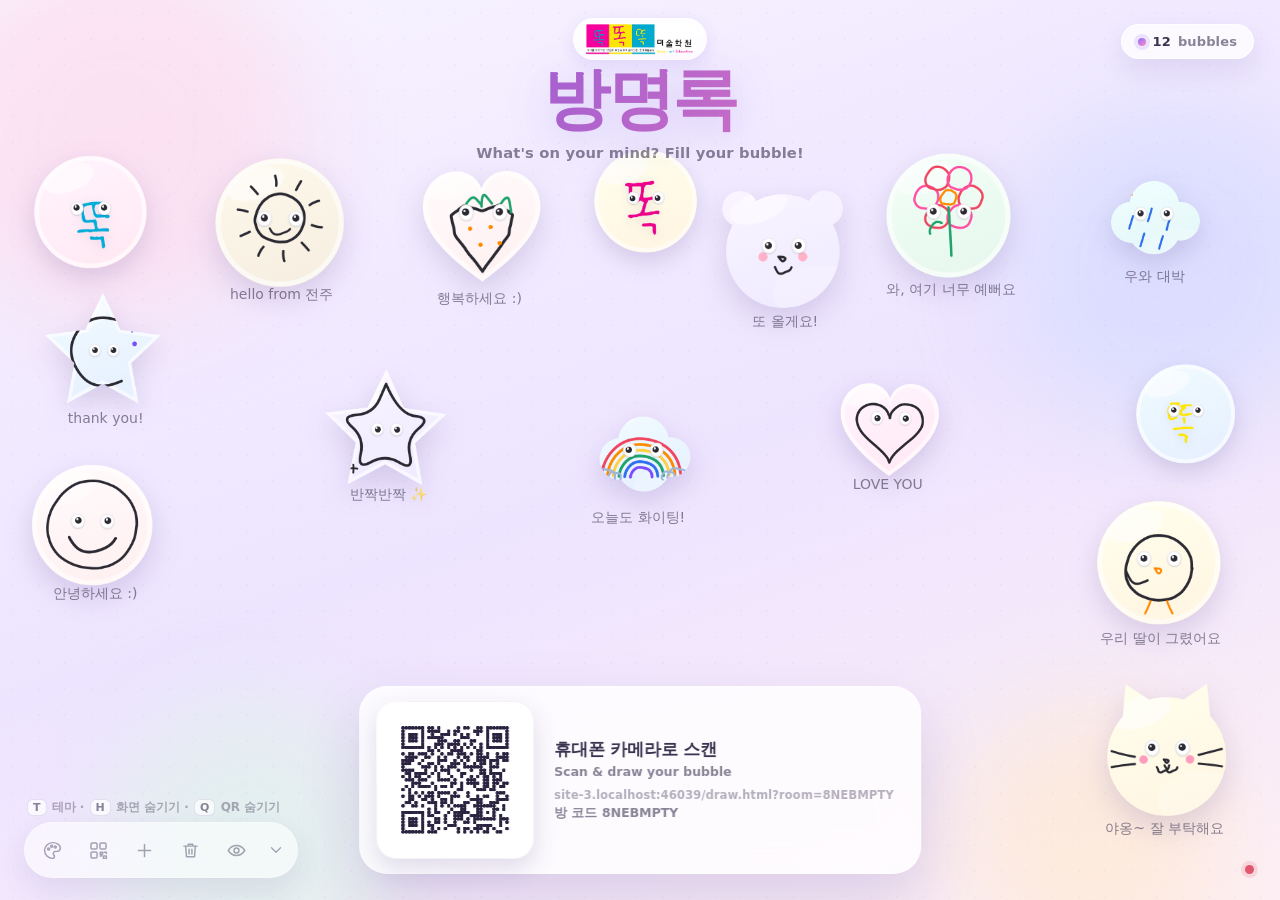
==== commit 9b9d4779: "크리스마스 트리 테마 추가 및 트리 위 오너먼트 장식 배치 적용" ====
--- a/index.html
+++ b/index.html
@@ -16,6 +16,98 @@
     <span class="orb orb-3"></span>
     <span class="orb orb-4"></span>
     <span class="grain"></span>
+    <div class="xmas-scene" id="xmasScene" aria-hidden="true">
+      <div class="snow-layer"></div>
+      <div class="xmas-tree-wrap">
+        <svg class="xmas-tree-svg" viewBox="0 0 800 920" preserveAspectRatio="xMidYMax meet">
+          <defs>
+            <radialGradient id="starHalo" cx="50%" cy="50%" r="50%">
+              <stop offset="0%" stop-color="#FFF7B2" stop-opacity="0.95"/>
+              <stop offset="45%" stop-color="#FFD43B" stop-opacity="0.45"/>
+              <stop offset="100%" stop-color="#FFD43B" stop-opacity="0"/>
+            </radialGradient>
+            <linearGradient id="treeTier1" x1="0" y1="0" x2="0.2" y2="1">
+              <stop offset="0%" stop-color="#2B8A57"/>
+              <stop offset="100%" stop-color="#175636"/>
+            </linearGradient>
+            <linearGradient id="treeTier2" x1="0" y1="0" x2="0.2" y2="1">
+              <stop offset="0%" stop-color="#237A4B"/>
+              <stop offset="100%" stop-color="#12472C"/>
+            </linearGradient>
+            <linearGradient id="treeTier3" x1="0" y1="0" x2="0.2" y2="1">
+              <stop offset="0%" stop-color="#1D6A40"/>
+              <stop offset="100%" stop-color="#0E3822"/>
+            </linearGradient>
+            <linearGradient id="treeTier4" x1="0" y1="0" x2="0.2" y2="1">
+              <stop offset="0%" stop-color="#185B36"/>
+              <stop offset="100%" stop-color="#0A2B1A"/>
+            </linearGradient>
+            <linearGradient id="trunkGrad" x1="0" y1="0" x2="1" y2="0">
+              <stop offset="0%" stop-color="#6B4226"/>
+              <stop offset="50%" stop-color="#855433"/>
+              <stop offset="100%" stop-color="#4E2E18"/>
+            </linearGradient>
+            <linearGradient id="goldStar" x1="0" y1="0" x2="1" y2="1">
+              <stop offset="0%" stop-color="#FFF9C4"/>
+              <stop offset="45%" stop-color="#FFD43B"/>
+              <stop offset="100%" stop-color="#F59F00"/>
+            </linearGradient>
+          </defs>
+
+          <!-- 바닥 눈언덕 -->
+          <ellipse cx="400" cy="885" rx="340" ry="32" fill="rgba(255,255,255,0.16)"/>
+          <ellipse cx="400" cy="880" rx="240" ry="22" fill="rgba(255,255,255,0.22)"/>
+
+          <!-- 나무 기둥 및 받침 -->
+          <rect x="352" y="750" width="96" height="125" rx="18" fill="url(#trunkGrad)"/>
+          <path d="M324 855 H476 L462 895 H338 Z" fill="#A62639" opacity="0.9"/>
+          <rect x="318" y="846" width="164" height="16" rx="8" fill="#FFD43B"/>
+
+          <!-- 4단(맨 아래) 솔잎 -->
+          <path d="M400 450 L95 785 Q245 825 400 795 Q555 825 705 785 Z" fill="url(#treeTier4)"/>
+          <!-- 3단 솔잎 -->
+          <path d="M400 315 L145 630 Q272 668 400 640 Q528 668 655 630 Z" fill="url(#treeTier3)"/>
+          <!-- 2단 솔잎 -->
+          <path d="M400 200 L200 475 Q300 508 400 482 Q500 508 600 475 Z" fill="url(#treeTier2)"/>
+          <!-- 1단(맨 위) 솔잎 -->
+          <path d="M400 102 L255 330 Q328 356 400 335 Q472 356 545 330 Z" fill="url(#treeTier1)"/>
+
+          <!-- 눈 덮인 가지 하이라이트 -->
+          <path d="M262 328 Q330 350 400 332 Q470 350 538 328" fill="none" stroke="rgba(255,255,255,0.35)" stroke-width="7" stroke-linecap="round"/>
+          <path d="M208 472 Q304 500 400 478 Q496 500 592 472" fill="none" stroke="rgba(255,255,255,0.32)" stroke-width="8" stroke-linecap="round"/>
+          <path d="M154 626 Q276 660 400 634 Q524 660 646 626" fill="none" stroke="rgba(255,255,255,0.28)" stroke-width="9" stroke-linecap="round"/>
+          <path d="M106 780 Q252 816 400 788 Q548 816 694 780" fill="none" stroke="rgba(255,255,255,0.25)" stroke-width="10" stroke-linecap="round"/>
+
+          <!-- 황금 가랜드 줄 -->
+          <path d="M295 270 Q400 335 515 285" fill="none" stroke="#FFD43B" stroke-width="3.5" stroke-dasharray="7 7" opacity="0.72"/>
+          <path d="M235 415 Q400 505 565 435" fill="none" stroke="#FFD43B" stroke-width="4" stroke-dasharray="8 8" opacity="0.72"/>
+          <path d="M180 565 Q400 675 625 585" fill="none" stroke="#FFD43B" stroke-width="4.5" stroke-dasharray="8 8" opacity="0.72"/>
+          <path d="M130 720 Q400 835 670 735" fill="none" stroke="#FFD43B" stroke-width="5" stroke-dasharray="9 9" opacity="0.72"/>
+
+          <!-- 반짝이는 꼬마전구 -->
+          <g class="xmas-lights">
+            <circle class="bulb b1" cx="350" cy="235" r="7" fill="#FFE066"/>
+            <circle class="bulb b2" cx="445" cy="255" r="7" fill="#FF6B6B"/>
+            <circle class="bulb b3" cx="310" cy="375" r="8" fill="#74C0FC"/>
+            <circle class="bulb b1" cx="415" cy="400" r="8" fill="#FFE066"/>
+            <circle class="bulb b2" cx="505" cy="385" r="8" fill="#FF8787"/>
+            <circle class="bulb b3" cx="250" cy="525" r="8.5" fill="#FFE066"/>
+            <circle class="bulb b1" cx="365" cy="555" r="8.5" fill="#63E6BE"/>
+            <circle class="bulb b2" cx="470" cy="540" r="8.5" fill="#FF6B6B"/>
+            <circle class="bulb b3" cx="565" cy="565" r="8.5" fill="#FFE066"/>
+            <circle class="bulb b1" cx="195" cy="695" r="9" fill="#FF8787"/>
+            <circle class="bulb b2" cx="315" cy="725" r="9" fill="#FFE066"/>
+            <circle class="bulb b3" cx="430" cy="710" r="9" fill="#74C0FC"/>
+            <circle class="bulb b1" cx="545" cy="735" r="9" fill="#63E6BE"/>
+            <circle class="bulb b2" cx="630" cy="705" r="9" fill="#FFE066"/>
+          </g>
+
+          <!-- 꼭대기 베들레헴 황금 별 -->
+          <circle cx="400" cy="86" r="74" fill="url(#starHalo)" class="star-halo"/>
+          <polygon class="tree-star" points="400,24 417,64 460,68 427,96 437,138 400,115 363,138 373,96 340,68 383,64" fill="url(#goldStar)" stroke="#FFF9DB" stroke-width="3" stroke-linejoin="round"/>
+        </svg>
+      </div>
+    </div>
   </div>
 
   <header class="topbar" id="topbar">
--- a/css/base.css
+++ b/css/base.css
@@ -76,6 +76,28 @@
   --orb-opacity: .55;
 }
 
+[data-theme="christmas"] {
+  --bg-a: #0A1D17;
+  --bg-b: #102B22;
+  --bg-c: #1B1220;
+  --ink: #FFFDF7;
+  --ink-soft: rgba(255, 248, 230, .78);
+  --ink-faint: rgba(255, 248, 230, .50);
+  --title-a: #FFE066;
+  --title-b: #FF6B7A;
+  --panel-bg: rgba(18, 42, 33, .82);
+  --panel-ink: #FFFDF7;
+  --panel-line: rgba(255, 224, 102, .28);
+  --panel-shadow: 0 26px 70px rgba(0, 0, 0, .62);
+  --badge-bg: rgba(24, 52, 40, .82);
+  --card-shadow: rgba(0, 0, 0, .52);
+  --orb-1: #7A1C2A;
+  --orb-2: #145A3A;
+  --orb-3: #7A5A18;
+  --orb-4: #24476B;
+  --orb-opacity: .45;
+}
+
 * { box-sizing: border-box; }
 
 html, body {
@@ -124,4 +146,5 @@
   background-size: 26px 26px;
   mix-blend-mode: multiply;
 }
-[data-theme="night"] .grain { mix-blend-mode: screen; opacity: .14; }
+[data-theme="night"] .grain,
+[data-theme="christmas"] .grain { mix-blend-mode: screen; opacity: .14; }
--- a/css/display.css
+++ b/css/display.css
@@ -2,19 +2,29 @@
  * DRAW IT — 메인 미디어월
  * ===================================================================== */
 
-.stage { position: fixed; inset: 0; z-index: 2; }
+.stage {
+  position: fixed;
+  inset: 0;
+  z-index: 2;
+}
 
 /* ---------------------------------------------------------------- 상단 */
 .topbar {
   position: fixed;
-  top: 0; left: 0; right: 0;
+  top: 0;
+  left: 0;
+  right: 0;
   z-index: 6;
   padding: 18px 32px 0;
   text-align: center;
   pointer-events: none;
   transition: opacity 420ms ease, transform 420ms ease;
 }
-body.ui-hidden .topbar { opacity: 0; transform: translateY(-14px); }
+
+body.ui-hidden .topbar {
+  opacity: 0;
+  transform: translateY(-14px);
+}
 
 .brand-badge {
   display: inline-flex;
@@ -47,7 +57,10 @@
   color: transparent;
   filter: drop-shadow(0 10px 22px rgba(108, 76, 224, .22));
 }
-.title-dot { margin-left: .06em; }
+
+.title-dot {
+  margin-left: .06em;
+}
 
 .subtitle {
   margin: 10px 0 0;
@@ -60,42 +73,62 @@
 /* ---------------------------------------------------------------- 카드 */
 .card {
   position: absolute;
-  left: 0; top: 0;
-  width: 200px; height: 200px;
+  left: 0;
+  top: 0;
+  width: 200px;
+  height: 200px;
   transition: left 1180ms cubic-bezier(.22, 1, .36, 1), top 1180ms cubic-bezier(.22, 1, .36, 1),
-              opacity 520ms ease, transform 520ms ease;
+    opacity 520ms ease, transform 520ms ease;
   will-change: left, top;
 }
-.card.no-anim { transition: none !important; }
-body.presenting .card:not(.is-spotlight) { opacity: .75; }
+
+.card.no-anim {
+  transition: none !important;
+}
+
+body.presenting .card:not(.is-spotlight) {
+  opacity: .75;
+}
+
 body.presenting .card {
   transition: left 1180ms cubic-bezier(.22, 1, .36, 1), top 1180ms cubic-bezier(.22, 1, .36, 1),
-              opacity 620ms ease, transform 520ms ease;
-}
-.card.fade-out { opacity: 0; transform: scale(.88); }
+    opacity 620ms ease, transform 520ms ease;
+}
+
+.card.fade-out {
+  opacity: 0;
+  transform: scale(.88);
+}
+
 .card .inner {
   position: absolute;
-  left: 50%; top: 50%;
-  width: 200px; height: 200px;
+  left: 50%;
+  top: 50%;
+  width: 200px;
+  height: 200px;
   margin: -100px 0 0 -100px;
   transform-origin: 50% 50%;
   will-change: transform;
 }
+
 .card svg.shape {
-  position: absolute;
-  inset: 0;
-  width: 200px; height: 200px;
-  overflow: visible;
-  filter: drop-shadow(0 16px 20px var(--card-shadow));
-  pointer-events: none;
-}
-.card canvas.art {
   position: absolute;
   inset: 0;
   width: 200px;
   height: 200px;
-  pointer-events: none;
-}
+  overflow: visible;
+  filter: drop-shadow(0 16px 20px var(--card-shadow));
+  pointer-events: none;
+}
+
+.card canvas.art {
+  position: absolute;
+  inset: 0;
+  width: 200px;
+  height: 200px;
+  pointer-events: none;
+}
+
 .card .caption {
   position: absolute;
   left: 50%;
@@ -113,12 +146,18 @@
   text-overflow: ellipsis;
   pointer-events: none;
   z-index: 2;
+  transition: opacity 400ms ease;
+}
+
+.card.is-spotlight .caption {
+  opacity: 0;
 }
 
 /* ---------------------------------------------- 동그란 '똑' 마스코트 버블 */
 .card.is-mascot {
   pointer-events: none;
 }
+
 .card .mascot-art {
   position: absolute;
   left: 50%;
@@ -132,55 +171,97 @@
 }
 
 /* 눈 */
-.card .eyes { position: absolute; inset: 0; pointer-events: none; }
-.eye { position: absolute; width: 0; height: 0; }
+.card .eyes {
+  position: absolute;
+  inset: 0;
+  pointer-events: none;
+}
+
+.eye {
+  position: absolute;
+  width: 0;
+  height: 0;
+}
+
 .eye-white {
   position: absolute;
-  left: -10.5px; top: -11.5px;
-  width: 21px; height: 23px;
+  left: -10.5px;
+  top: -11.5px;
+  width: 21px;
+  height: 23px;
   border-radius: 50%;
   background: #fff;
   box-shadow: 0 1px 2px rgba(60, 50, 90, .20), inset 0 0 0 1.5px rgba(60, 50, 90, .09);
   transform-origin: 50% 50%;
   animation: blink 7.2s infinite;
 }
+
 .pupil {
   position: absolute;
-  left: 0; top: 0;
-  width: 0; height: 0;
+  left: 0;
+  top: 0;
+  width: 0;
+  height: 0;
   will-change: transform;
   animation: blinkPupil 7.2s infinite;
 }
+
 .pupil i {
   position: absolute;
-  left: -5px; top: -5px;
-  width: 10px; height: 10px;
+  left: -5px;
+  top: -5px;
+  width: 10px;
+  height: 10px;
   border-radius: 50%;
   background: #2B2A33;
 }
+
 .pupil i::after {
   content: "";
   position: absolute;
-  left: 1.6px; top: 1.4px;
-  width: 3.4px; height: 3.4px;
+  left: 1.6px;
+  top: 1.4px;
+  width: 3.4px;
+  height: 3.4px;
   border-radius: 50%;
   background: rgba(255, 255, 255, .92);
 }
 
 @keyframes blink {
-  0%, 90.5%, 100% { transform: scaleY(1); }
-  93.4% { transform: scaleY(.10); }
-}
+
+  0%,
+  90.5%,
+  100% {
+    transform: scaleY(1);
+  }
+
+  93.4% {
+    transform: scaleY(.10);
+  }
+}
+
 @keyframes blinkPupil {
-  0%, 91.6%, 100% { opacity: 1; }
-  93.4% { opacity: 0; }
+
+  0%,
+  91.6%,
+  100% {
+    opacity: 1;
+  }
+
+  93.4% {
+    opacity: 0;
+  }
 }
 
 /* 새 그림 스포트라이트 카드 */
-.card.is-spotlight { z-index: 40; }
+.card.is-spotlight {
+  z-index: 40;
+}
+
 .card.is-spotlight .inner {
   filter: drop-shadow(0 0 22px rgba(255, 255, 255, .95)) drop-shadow(0 24px 30px rgba(90, 60, 150, .28));
 }
+
 .card .halo {
   position: absolute;
   inset: -26px;
@@ -189,42 +270,76 @@
   opacity: 0;
   pointer-events: none;
 }
+
 .card.is-spotlight .halo {
   animation: haloPulse 1.6s ease-out 2;
 }
+
 @keyframes haloPulse {
-  0% { opacity: .85; transform: scale(.72); }
-  70% { opacity: 0; transform: scale(1.22); }
-  100% { opacity: 0; transform: scale(1.24); }
-}
-
-.card .sparkles { position: absolute; inset: 0; pointer-events: none; }
+  0% {
+    opacity: .85;
+    transform: scale(.72);
+  }
+
+  70% {
+    opacity: 0;
+    transform: scale(1.22);
+  }
+
+  100% {
+    opacity: 0;
+    transform: scale(1.24);
+  }
+}
+
+.card .sparkles {
+  position: absolute;
+  inset: 0;
+  pointer-events: none;
+}
+
 .sparkle {
   position: absolute;
-  left: 50%; top: 50%;
-  width: 9px; height: 9px;
+  left: 50%;
+  top: 50%;
+  width: 9px;
+  height: 9px;
   margin: -4.5px 0 0 -4.5px;
   border-radius: 50%;
   background: radial-gradient(circle, #FFF6C9 0%, #FFA9CE 52%, rgba(255, 255, 255, 0) 74%);
   animation: sparkleFly 1650ms cubic-bezier(.2, .7, .3, 1) forwards;
 }
+
 .sparkle.star {
   border-radius: 0;
   background: linear-gradient(140deg, #FFD86B, #FF8FC0);
   clip-path: polygon(50% 0%, 61% 38%, 100% 50%, 61% 62%, 50% 100%, 39% 62%, 0% 50%, 39% 38%);
 }
+
 @keyframes sparkleFly {
-  0% { transform: translate(0, 0) scale(.35) rotate(0deg); opacity: 0; }
-  22% { opacity: 1; }
-  100% { transform: translate(var(--dx), var(--dy)) scale(1.05) rotate(140deg); opacity: 0; }
+  0% {
+    transform: translate(0, 0) scale(.35) rotate(0deg);
+    opacity: 0;
+  }
+
+  22% {
+    opacity: 1;
+  }
+
+  100% {
+    transform: translate(var(--dx), var(--dy)) scale(1.05) rotate(140deg);
+    opacity: 0;
+  }
 }
 
 /* ------------------------------------------------------------ 스포트라이트 */
 .spotlight {
   position: fixed;
   z-index: 1;
-  width: 760px; height: 760px;
-  margin-left: -380px; margin-top: -380px;
+  width: 760px;
+  height: 760px;
+  margin-left: -380px;
+  margin-top: -380px;
   border-radius: 50%;
   pointer-events: none;
   opacity: 0;
@@ -237,6 +352,7 @@
   transition: opacity 900ms ease;
   animation: spotlightBreath 3.6s ease-in-out infinite;
 }
+
 [data-theme="night"] .spotlight {
   background: radial-gradient(circle,
       rgba(180, 150, 255, .40) 0%,
@@ -244,11 +360,21 @@
       rgba(120, 90, 220, .08) 52%,
       rgba(255, 255, 255, 0) 72%);
 }
-.spotlight.on { opacity: 1; }
+
+.spotlight.on {
+  opacity: 1;
+}
 
 @keyframes spotlightBreath {
-  0%, 100% { transform: scale(1); }
-  50% { transform: scale(1.06); }
+
+  0%,
+  100% {
+    transform: scale(1);
+  }
+
+  50% {
+    transform: scale(1.06);
+  }
 }
 
 /* ---------------------------------------------------------------- QR 패널 */
@@ -271,48 +397,86 @@
   color: var(--panel-ink);
   transition: opacity 420ms ease, transform 420ms ease;
 }
+
 .qr-panel.corner {
   left: auto;
   right: 28px;
   bottom: 28px;
   transform: none;
 }
+
 body.ui-hidden .qr-panel,
 .qr-panel.hidden {
   opacity: 0;
   transform: translateX(-50%) translateY(26px);
   pointer-events: none;
 }
-.qr-panel.corner.hidden { transform: translateY(26px); }
+
+.qr-panel.corner.hidden {
+  transform: translateY(26px);
+}
 
 .qr-card {
   position: relative;
-  width: 158px; height: 158px;
+  width: 158px;
+  height: 158px;
   padding: 9px;
   border-radius: 20px;
   background: #fff;
   box-shadow: 0 10px 24px rgba(70, 50, 120, .16), inset 0 0 0 1px rgba(90, 70, 140, .07);
   overflow: hidden;
 }
-.qr-card canvas { display: block; width: 100%; height: 100%; }
+
+.qr-card canvas {
+  display: block;
+  width: 100%;
+  height: 100%;
+}
+
 .qr-glint {
   position: absolute;
   top: -40%;
   left: -60%;
-  width: 60%; height: 180%;
+  width: 60%;
+  height: 180%;
   background: linear-gradient(100deg, rgba(255, 255, 255, 0) 0%, rgba(255, 255, 255, .85) 50%, rgba(255, 255, 255, 0) 100%);
   transform: rotate(18deg);
   animation: glint 5.5s ease-in-out infinite;
   pointer-events: none;
 }
+
 @keyframes glint {
-  0%, 62% { left: -70%; }
-  88%, 100% { left: 130%; }
-}
-
-.qr-copy { display: flex; flex-direction: column; gap: 3px; min-width: 168px; }
-.qr-copy strong { font-size: 17px; font-weight: 800; letter-spacing: -.01em; }
-.qr-copy span { font-size: 12.5px; font-weight: 600; color: var(--ink-soft); }
+
+  0%,
+  62% {
+    left: -70%;
+  }
+
+  88%,
+  100% {
+    left: 130%;
+  }
+}
+
+.qr-copy {
+  display: flex;
+  flex-direction: column;
+  gap: 3px;
+  min-width: 168px;
+}
+
+.qr-copy strong {
+  font-size: 17px;
+  font-weight: 800;
+  letter-spacing: -.01em;
+}
+
+.qr-copy span {
+  font-size: 12.5px;
+  font-weight: 600;
+  color: var(--ink-soft);
+}
+
 .qr-copy em {
   margin-top: 6px;
   font-style: normal;
@@ -327,7 +491,8 @@
 .badge {
   position: fixed;
   z-index: 8;
-  top: 24px; right: 26px;
+  top: 24px;
+  right: 26px;
   display: inline-flex;
   align-items: center;
   gap: 7px;
@@ -344,10 +509,15 @@
   color: var(--ink-soft);
   transition: opacity 420ms ease;
 }
-.badge #countNum { color: var(--ink); }
+
+.badge #countNum {
+  color: var(--ink);
+}
+
 .badge::before {
   content: "";
-  width: 8px; height: 8px;
+  width: 8px;
+  height: 8px;
   border-radius: 50%;
   background: linear-gradient(140deg, #8E6BFF, #FF8FC0);
   box-shadow: 0 0 0 4px rgba(142, 107, 255, .16);
@@ -356,12 +526,14 @@
 .hint {
   position: fixed;
   z-index: 8;
-  left: 26px; bottom: 22px;
+  left: 26px;
+  bottom: 22px;
   font-size: 12px;
   font-weight: 600;
   color: var(--ink-faint);
   transition: opacity 520ms ease;
 }
+
 .hint b {
   display: inline-block;
   min-width: 17px;
@@ -374,20 +546,34 @@
   text-align: center;
   font-size: 11px;
 }
-[data-theme="night"] .hint b { background: rgba(255, 255, 255, .10); border-color: rgba(255, 255, 255, .16); }
-body.ui-hidden .hint, body.ui-hidden .badge { opacity: 0; }
+
+[data-theme="night"] .hint b {
+  background: rgba(255, 255, 255, .10);
+  border-color: rgba(255, 255, 255, .16);
+}
+
+body.ui-hidden .hint,
+body.ui-hidden .badge {
+  opacity: 0;
+}
 
 .conn {
   position: fixed;
   z-index: 8;
-  right: 26px; bottom: 26px;
-  width: 9px; height: 9px;
+  right: 26px;
+  bottom: 26px;
+  width: 9px;
+  height: 9px;
   border-radius: 50%;
   background: #43C08A;
   box-shadow: 0 0 0 4px rgba(67, 192, 138, .16);
   transition: background 300ms ease, box-shadow 300ms ease;
 }
-.conn.off { background: #E0576F; box-shadow: 0 0 0 4px rgba(224, 87, 111, .16); }
+
+.conn.off {
+  background: #E0576F;
+  box-shadow: 0 0 0 4px rgba(224, 87, 111, .16);
+}
 
 /* ---------------------------------------------------------------- 토스트 */
 .toast {
@@ -408,42 +594,69 @@
   transition: opacity 260ms ease, transform 320ms cubic-bezier(.22, 1, .36, 1);
   box-shadow: 0 18px 40px rgba(40, 26, 70, .28);
 }
-.toast.show { opacity: 1; transform: translateY(0); }
-body.ui-hidden .toast { opacity: 0; }
+
+.toast.show {
+  opacity: 1;
+  transform: translateY(0);
+}
+
+body.ui-hidden .toast {
+  opacity: 0;
+}
 
 /* --------------------------------------------------------------- 반응형 */
 @media (max-width: 900px) {
-  .topbar { padding: 16px 18px 0; }
-  .qr-panel { gap: 14px; padding: 10px 18px 10px 12px; bottom: 16px; }
-  .qr-card { width: 118px; height: 118px; padding: 7px; border-radius: 16px; }
-  .qr-copy strong { font-size: 15px; }
-  .qr-copy em { display: none; }
-  .hint { display: none; }
-  .badge { top: 14px; right: 14px; font-size: 12px; padding: 7px 12px; }
+  .topbar {
+    padding: 16px 18px 0;
+  }
+
+  .qr-panel {
+    gap: 14px;
+    padding: 10px 18px 10px 12px;
+    bottom: 16px;
+  }
+
+  .qr-card {
+    width: 118px;
+    height: 118px;
+    padding: 7px;
+    border-radius: 16px;
+  }
+
+  .qr-copy strong {
+    font-size: 15px;
+  }
+
+  .qr-copy em {
+    display: none;
+  }
+
+  .hint {
+    display: none;
+  }
+
+  .badge {
+    top: 14px;
+    right: 14px;
+    font-size: 12px;
+    padding: 7px 12px;
+  }
 }
 
 @media (prefers-reduced-motion: reduce) {
-  .orb, .qr-glint { animation: none; }
+
+  .orb,
+  .qr-glint {
+    animation: none;
+  }
 }
 
 /* =====================================================================
- * 웹 버전 추가분 — 방 코드 · 터치 버튼
+ * 태블릿 · 터치 버튼
  * ===================================================================== */
-.qr-room {
-  margin-top: 4px;
-  font-size: 11.5px;
-  font-weight: 700;
-  letter-spacing: .06em;
-  color: var(--ink-faint);
-}
-.qr-room b {
-  font-weight: 900;
-  letter-spacing: .12em;
-  color: var(--ink-soft);
-}
-
-/* 좌측 하단: 단축키 안내 위에 터치 버튼 줄 */
-.hint { bottom: 84px; }
+.hint {
+  bottom: 84px;
+}
 
 .touchbar {
   position: fixed;
@@ -461,13 +674,24 @@
   -webkit-backdrop-filter: blur(16px) saturate(140%);
   backdrop-filter: blur(16px) saturate(140%);
   opacity: .72;
-  transition: opacity 320ms ease, transform 420ms cubic-bezier(.22,1,.36,1);
-}
-.touchbar:hover, .touchbar:focus-within, .touchbar:active { opacity: 1; }
-.touchbar.folded { opacity: 0; transform: translateY(16px); pointer-events: none; }
+  transition: opacity 320ms ease, transform 420ms cubic-bezier(.22, 1, .36, 1);
+}
+
+.touchbar:hover,
+.touchbar:focus-within,
+.touchbar:active {
+  opacity: 1;
+}
+
+.touchbar.folded {
+  opacity: 0;
+  transform: translateY(16px);
+  pointer-events: none;
+}
 
 .tb {
-  width: 44px; height: 44px;
+  width: 44px;
+  height: 44px;
   display: grid;
   place-items: center;
   border: 0;
@@ -478,27 +702,52 @@
   transition: background 160ms ease, color 160ms ease, transform 140ms ease;
   -webkit-tap-highlight-color: transparent;
 }
+
 .tb svg {
-  width: 21px; height: 21px;
+  width: 21px;
+  height: 21px;
   fill: none;
   stroke: currentColor;
   stroke-width: 1.7;
   stroke-linecap: round;
   stroke-linejoin: round;
 }
-.tb:active { transform: scale(.92); }
-.tb:hover { background: rgba(255, 255, 255, .6); color: var(--ink); }
-[data-theme="night"] .tb:hover { background: rgba(255, 255, 255, .10); }
-.tb.fold svg { width: 18px; height: 18px; }
-.tb.fold { width: 32px; }
-
-body.ui-hidden .touchbar { opacity: 0; pointer-events: none; transform: translateY(16px); }
+
+.tb:active {
+  transform: scale(.92);
+}
+
+.tb:hover {
+  background: rgba(255, 255, 255, .6);
+  color: var(--ink);
+}
+
+[data-theme="night"] .tb:hover {
+  background: rgba(255, 255, 255, .10);
+}
+
+.tb.fold svg {
+  width: 18px;
+  height: 18px;
+}
+
+.tb.fold {
+  width: 32px;
+}
+
+body.ui-hidden .touchbar {
+  opacity: 0;
+  pointer-events: none;
+  transform: translateY(16px);
+}
 
 .touch-show {
   position: fixed;
   z-index: 9;
-  left: 24px; bottom: 22px;
-  width: 40px; height: 40px;
+  left: 24px;
+  bottom: 22px;
+  width: 40px;
+  height: 40px;
   display: grid;
   place-items: center;
   border: 1px solid var(--panel-line);
@@ -516,18 +765,194 @@
   transition: opacity 280ms ease;
   cursor: pointer;
 }
-.touch-show.on { opacity: .5; visibility: visible; pointer-events: auto; }
-.touch-show.on:hover { opacity: 1; }
-body.ui-hidden .touch-show { display: none; }
+
+.touch-show.on {
+  opacity: .5;
+  visibility: visible;
+  pointer-events: auto;
+}
+
+.touch-show.on:hover {
+  opacity: 1;
+}
+
+body.ui-hidden .touch-show {
+  display: none;
+}
 
 @media (max-width: 900px) {
-  .touchbar { padding: 4px; }
-  .tb { width: 40px; height: 40px; }
-  .tb.fold { width: 28px; }
-  .qr-room { display: none; }
-}
+  .touchbar {
+    padding: 4px;
+  }
+
+  .tb {
+    width: 40px;
+    height: 40px;
+  }
+
+  .tb.fold {
+    width: 28px;
+  }
+}
+
 @media (prefers-reduced-motion: reduce) {
-  .touchbar, .touch-show { transition: none; }
+
+  .touchbar,
+  .touch-show {
+    transition: none;
+  }
+}
+
+/* =====================================================================
+ * 크리스마스 트리 테마 (트리 배경 · 눈송이 · 오너먼트 고리)
+ * ===================================================================== */
+.xmas-scene {
+  position: absolute;
+  inset: 0;
+  pointer-events: none;
+  opacity: 0;
+  visibility: hidden;
+  transition: opacity 520ms ease, visibility 520ms ease;
+  z-index: 1;
+}
+
+[data-theme="christmas"] .xmas-scene {
+  opacity: 1;
+  visibility: visible;
+}
+
+.xmas-tree-wrap {
+  position: absolute;
+  left: 50%;
+  top: clamp(92px, 12.5vh, 155px);
+  bottom: clamp(16px, 3vh, 36px);
+  transform: translateX(-50%);
+  width: min(92vw, 900px);
+  display: flex;
+  align-items: flex-end;
+  justify-content: center;
+}
+
+.xmas-tree-svg {
+  width: 100%;
+  height: 100%;
+  max-height: 85vh;
+  overflow: visible;
+  filter: drop-shadow(0 24px 48px rgba(0, 0, 0, .55));
+}
+
+.tree-star {
+  transform-origin: 400px 86px;
+  animation: starTwinkle 2.8s ease-in-out infinite;
+}
+
+.star-halo {
+  transform-origin: 400px 86px;
+  animation: haloBreath 2.8s ease-in-out infinite;
+}
+
+@keyframes starTwinkle {
+  0%, 100% { transform: scale(1) rotate(0deg); }
+  50% { transform: scale(1.08) rotate(3deg); }
+}
+
+@keyframes haloBreath {
+  0%, 100% { opacity: .75; transform: scale(0.95); }
+  50% { opacity: 1; transform: scale(1.12); }
+}
+
+.xmas-lights .bulb {
+  animation: bulbBlink 2.2s ease-in-out infinite;
+}
+.xmas-lights .bulb.b1 { animation-delay: 0s; }
+.xmas-lights .bulb.b2 { animation-delay: -0.75s; }
+.xmas-lights .bulb.b3 { animation-delay: -1.5s; }
+
+@keyframes bulbBlink {
+  0%, 100% { opacity: 0.45; filter: drop-shadow(0 0 2px currentColor); }
+  50% { opacity: 1; filter: drop-shadow(0 0 10px #FFE066); }
+}
+
+/* 눈 내리는 효과 */
+.snow-layer,
+.snow-layer::before,
+.snow-layer::after {
+  position: absolute;
+  inset: -200px 0 0 0;
+  content: "";
+  pointer-events: none;
+  background-image:
+    radial-gradient(3.5px 3.5px at 40px 60px, rgba(255, 255, 255, .85) 50%, transparent),
+    radial-gradient(2.5px 2.5px at 160px 140px, rgba(255, 255, 255, .75) 50%, transparent),
+    radial-gradient(4px 4px at 280px 90px, rgba(255, 255, 255, .8) 50%, transparent),
+    radial-gradient(2.5px 2.5px at 390px 210px, rgba(255, 255, 255, .7) 50%, transparent),
+    radial-gradient(3px 3px at 510px 130px, rgba(255, 255, 255, .85) 50%, transparent),
+    radial-gradient(2px 2px at 85px 260px, rgba(255, 255, 255, .65) 50%, transparent);
+  background-size: 560px 320px;
+  animation: snowFall 14s linear infinite;
+}
+
+.snow-layer::before {
+  background-size: 420px 280px;
+  opacity: .65;
+  animation-duration: 19s;
+  animation-delay: -5s;
+}
+
+.snow-layer::after {
+  background-size: 680px 380px;
+  opacity: .5;
+  animation-duration: 24s;
+  animation-delay: -11s;
+}
+
+@keyframes snowFall {
+  0% { transform: translate3d(0, -160px, 0); }
+  100% { transform: translate3d(40px, 320px, 0); }
+}
+
+/* 크리스마스 테마일 때 각 버블 카드 위에 황금 오너먼트 고리 장식 표시 */
+[data-theme="christmas"] .card .inner::before {
+  content: "";
+  position: absolute;
+  left: 50%;
+  top: -12px;
+  width: 20px;
+  height: 15px;
+  transform: translateX(-50%);
+  border-radius: 5px 5px 2px 2px;
+  background: linear-gradient(90deg, #D99B26, #FFF3B0, #C7881A);
+  box-shadow: 0 -8px 0 -7px #FFE066, 0 2px 6px rgba(0, 0, 0, .45);
+  z-index: 6;
+  pointer-events: none;
+}
+
+[data-theme="christmas"] .card .inner::after {
+  content: "";
+  position: absolute;
+  left: 50%;
+  top: -24px;
+  width: 14px;
+  height: 14px;
+  transform: translateX(-50%);
+  border-radius: 50%;
+  border: 2.5px solid #FFE066;
+  z-index: 5;
+  pointer-events: none;
+}
+
+[data-theme="christmas"] .card .caption {
+  color: #FFF9DB;
+  text-shadow: 0 2px 6px rgba(0, 0, 0, .75);
+  font-weight: 700;
+}
+
+[data-theme="christmas"] .spotlight {
+  background: radial-gradient(circle,
+      rgba(255, 232, 140, .45) 0%,
+      rgba(255, 140, 140, .24) 32%,
+      rgba(80, 200, 130, .10) 54%,
+      rgba(255, 255, 255, 0) 74%);
 }
 
 /* 태블릿 폭에서는 터치 버튼을 좌측 상단으로 (하단 QR 과 겹치지 않게) */
@@ -538,11 +963,18 @@
     bottom: auto;
     opacity: .62;
   }
-  .touchbar.folded { transform: translateY(-16px); }
-  .touch-show { left: 12px; top: 12px; bottom: auto; }
-  .hint { display: none; }
-}
-
-/* 스포트라이트 등장 중에는 캡션을 잠시 숨깁니다 (확대된 도안과 겹치지 않게) */
-.card.is-spotlight .caption { opacity: 0; }
-.card .caption { transition: opacity 400ms ease; }
+
+  .touchbar.folded {
+    transform: translateY(-16px);
+  }
+
+  .touch-show {
+    left: 12px;
+    top: 12px;
+    bottom: auto;
+  }
+
+  .hint {
+    display: none;
+  }
+}
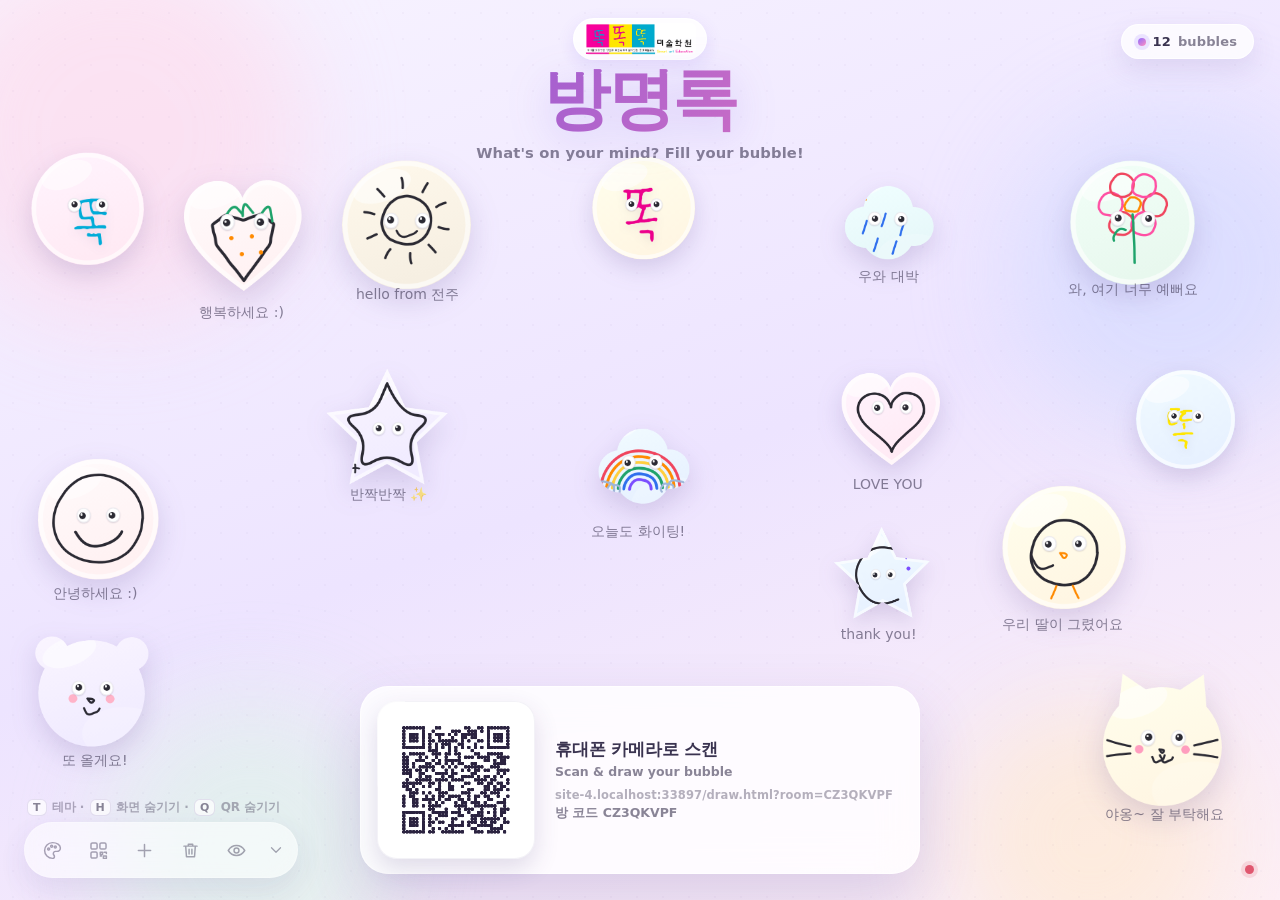
==== commit 813c0579: "별빛 크리스마스 트리 (퍼플 스파클 나선 트리 + Merry Christmas) 테마 추가" ====
--- a/index.html
+++ b/index.html
@@ -108,6 +108,14 @@
         </svg>
       </div>
     </div>
+
+    <!-- 별빛 크리스마스 트리 (퍼플 스파클 나선 트리 + Merry Christmas) -->
+    <div class="starlight-scene" id="starlightScene" aria-hidden="true">
+      <div class="snow-layer"></div>
+      <div class="starlight-tree-wrap">
+        <canvas id="starlightCanvas" width="900" height="1020"></canvas>
+      </div>
+    </div>
   </div>
 
   <header class="topbar" id="topbar">
--- a/css/base.css
+++ b/css/base.css
@@ -98,6 +98,28 @@
   --orb-opacity: .45;
 }
 
+[data-theme="starlight"] {
+  --bg-a: #150821;
+  --bg-b: #230F38;
+  --bg-c: #0F051A;
+  --ink: #FDF7FF;
+  --ink-soft: rgba(250, 230, 255, .82);
+  --ink-faint: rgba(240, 210, 255, .52);
+  --title-a: #FFE8FF;
+  --title-b: #E599F7;
+  --panel-bg: rgba(36, 16, 56, .82);
+  --panel-ink: #FDF7FF;
+  --panel-line: rgba(235, 180, 255, .32);
+  --panel-shadow: 0 26px 70px rgba(8, 2, 18, .75);
+  --badge-bg: rgba(46, 20, 72, .82);
+  --card-shadow: rgba(10, 2, 24, .62);
+  --orb-1: #5A1E7A;
+  --orb-2: #3B1258;
+  --orb-3: #7A2878;
+  --orb-4: #280B40;
+  --orb-opacity: .48;
+}
+
 * { box-sizing: border-box; }
 
 html, body {
@@ -147,4 +169,5 @@
   mix-blend-mode: multiply;
 }
 [data-theme="night"] .grain,
-[data-theme="christmas"] .grain { mix-blend-mode: screen; opacity: .14; }
+[data-theme="christmas"] .grain,
+[data-theme="starlight"] .grain { mix-blend-mode: screen; opacity: .14; }
--- a/css/display.css
+++ b/css/display.css
@@ -47,7 +47,7 @@
 
 .title {
   margin: 0;
-  font-size: clamp(38px, 5.2vw, 84px);
+  font-size: calc(clamp(38px, 5.2vw, 84px) * var(--font-scale, 1));
   font-weight: 900;
   letter-spacing: -.035em;
   line-height: 1.02;
@@ -64,7 +64,7 @@
 
 .subtitle {
   margin: 10px 0 0;
-  font-size: clamp(13px, 1.15vw, 20px);
+  font-size: calc(clamp(13px, 1.15vw, 20px) * var(--font-scale, 1));
   font-weight: 600;
   letter-spacing: .01em;
   color: var(--ink-soft);
@@ -133,12 +133,12 @@
   position: absolute;
   left: 50%;
   top: 100%;
-  width: 190px;
+  width: 220px;
   margin-top: -6px;
   transform: translateX(-50%);
   text-align: center;
   font-family: var(--font-hand);
-  font-size: 14px;
+  font-size: calc(14px * var(--font-scale, 1));
   line-height: 1.22;
   color: var(--ink-soft);
   white-space: nowrap;
@@ -398,13 +398,39 @@
   transition: opacity 420ms ease, transform 420ms ease;
 }
 
-.qr-panel.corner {
+.qr-panel.corner,
+.qr-panel.pos-corner {
   left: auto;
   right: 28px;
+  top: auto;
   bottom: 28px;
   transform: none;
 }
 
+.qr-panel.pos-bottom-left {
+  left: 28px;
+  right: auto;
+  top: auto;
+  bottom: 84px;
+  transform: none;
+}
+
+.qr-panel.pos-top-right {
+  left: auto;
+  right: 28px;
+  top: 76px;
+  bottom: auto;
+  transform: none;
+}
+
+.qr-panel.pos-top-left {
+  left: 28px;
+  right: auto;
+  top: 76px;
+  bottom: auto;
+  transform: none;
+}
+
 body.ui-hidden .qr-panel,
 .qr-panel.hidden {
   opacity: 0;
@@ -412,7 +438,11 @@
   pointer-events: none;
 }
 
-.qr-panel.corner.hidden {
+.qr-panel.corner.hidden,
+.qr-panel.pos-corner.hidden,
+.qr-panel.pos-bottom-left.hidden,
+.qr-panel.pos-top-right.hidden,
+.qr-panel.pos-top-left.hidden {
   transform: translateY(26px);
 }
 
@@ -911,8 +941,9 @@
   100% { transform: translate3d(40px, 320px, 0); }
 }
 
-/* 크리스마스 테마일 때 각 버블 카드 위에 황금 오너먼트 고리 장식 표시 */
-[data-theme="christmas"] .card .inner::before {
+/* 크리스마스 테마일 때 각 버블 카드 위에 황금/실버 오너먼트 고리 장식 표시 */
+[data-theme="christmas"] .card .inner::before,
+[data-theme="starlight"] .card .inner::before {
   content: "";
   position: absolute;
   left: 50%;
@@ -927,7 +958,13 @@
   pointer-events: none;
 }
 
-[data-theme="christmas"] .card .inner::after {
+[data-theme="starlight"] .card .inner::before {
+  background: linear-gradient(90deg, #D0B0E8, #FFFFFF, #B88CD8);
+  box-shadow: 0 -8px 0 -7px #F3D9FA, 0 2px 8px rgba(230, 160, 255, .6);
+}
+
+[data-theme="christmas"] .card .inner::after,
+[data-theme="starlight"] .card .inner::after {
   content: "";
   position: absolute;
   left: 50%;
@@ -941,10 +978,21 @@
   pointer-events: none;
 }
 
-[data-theme="christmas"] .card .caption {
+[data-theme="starlight"] .card .inner::after {
+  border-color: #F3D9FA;
+  box-shadow: 0 0 8px rgba(240, 180, 255, .75);
+}
+
+[data-theme="christmas"] .card .caption,
+[data-theme="starlight"] .card .caption {
   color: #FFF9DB;
   text-shadow: 0 2px 6px rgba(0, 0, 0, .75);
   font-weight: 700;
+}
+
+[data-theme="starlight"] .card .caption {
+  color: #FCE8FF;
+  text-shadow: 0 0 10px rgba(220, 130, 255, .85), 0 2px 6px rgba(0, 0, 0, .85);
 }
 
 [data-theme="christmas"] .spotlight {
@@ -953,6 +1001,50 @@
       rgba(255, 140, 140, .24) 32%,
       rgba(80, 200, 130, .10) 54%,
       rgba(255, 255, 255, 0) 74%);
+}
+
+[data-theme="starlight"] .spotlight {
+  background: radial-gradient(circle,
+      rgba(255, 225, 255, .52) 0%,
+      rgba(220, 140, 255, .28) 32%,
+      rgba(150, 70, 220, .12) 54%,
+      rgba(255, 255, 255, 0) 74%);
+}
+
+/* 별빛 크리스마스 트리 (퍼플 스파클 나선 트리) */
+.starlight-scene {
+  position: absolute;
+  inset: 0;
+  pointer-events: none;
+  opacity: 0;
+  visibility: hidden;
+  transition: opacity 520ms ease, visibility 520ms ease;
+  z-index: 1;
+}
+
+[data-theme="starlight"] .starlight-scene {
+  opacity: 1;
+  visibility: visible;
+}
+
+.starlight-tree-wrap {
+  position: absolute;
+  left: 50%;
+  top: clamp(82px, 11vh, 140px);
+  bottom: clamp(10px, 2vh, 28px);
+  transform: translateX(-50%);
+  width: min(94vw, 900px);
+  display: flex;
+  align-items: flex-end;
+  justify-content: center;
+}
+
+#starlightCanvas {
+  width: 100%;
+  height: 100%;
+  max-height: 87vh;
+  object-fit: contain;
+  display: block;
 }
 
 /* 태블릿 폭에서는 터치 버튼을 좌측 상단으로 (하단 QR 과 겹치지 않게) */
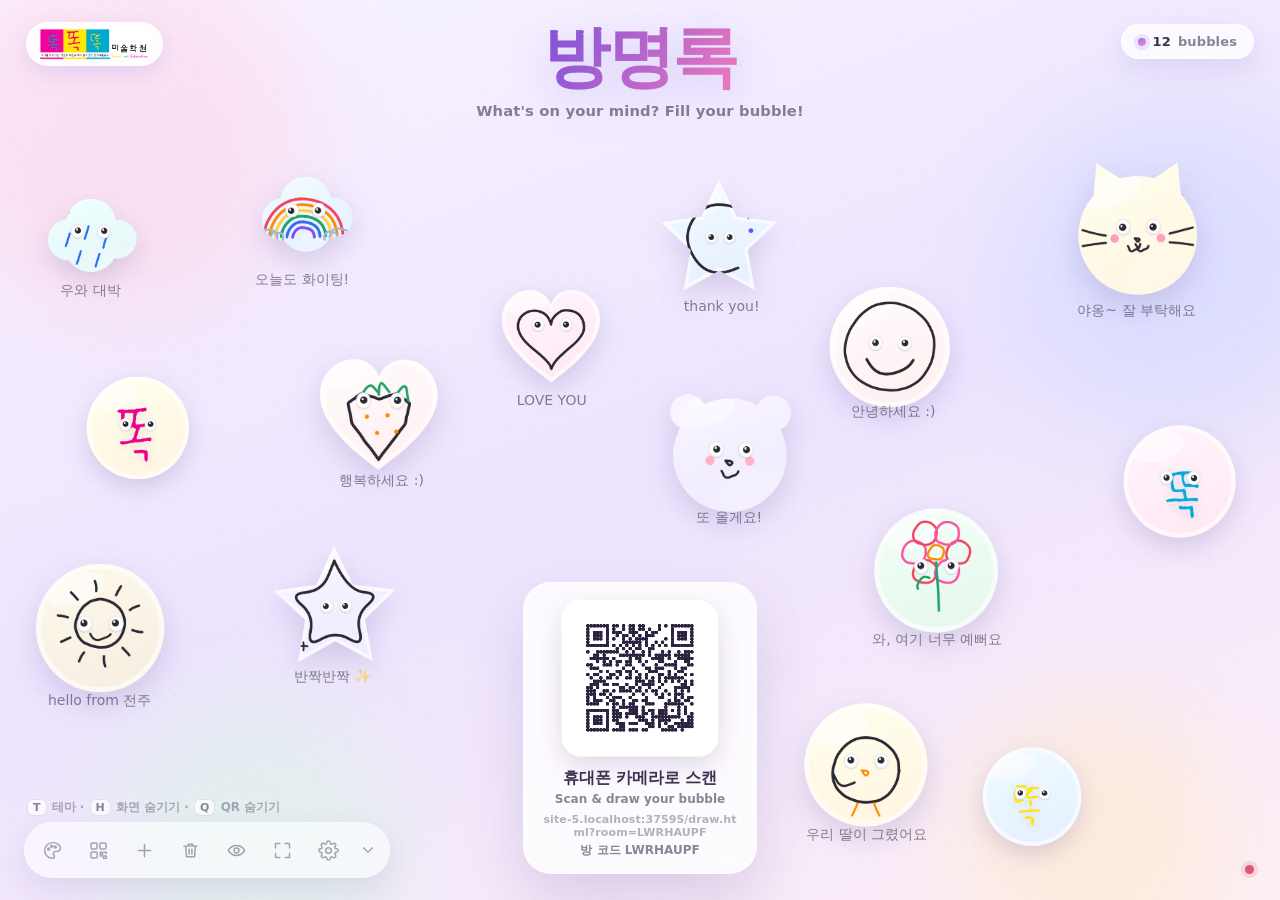
==== commit 90aab36a: "왼쪽 위 마크 고정·문자 위치 조절·왼쪽 아래 메뉴에 환경설정 및 전체화면 버튼 추가" ====
--- a/index.html
+++ b/index.html
@@ -118,10 +118,11 @@
     </div>
   </div>
 
+  <div class="brand-badge" id="brandBadge">
+    <img class="brand-logo" src="logo.png" alt="똑똑똑미술학원">
+  </div>
+
   <header class="topbar" id="topbar">
-    <div class="brand-badge">
-      <img class="brand-logo" src="logo.png" alt="똑똑똑미술학원">
-    </div>
     <h1 class="title" id="title">방명록</h1>
     <p class="subtitle" id="subtitle">What's on your mind? Fill your bubble!</p>
   </header>
@@ -163,11 +164,68 @@
     <button class="tb" data-act="hide" title="화면 깔끔하게" aria-label="화면 깔끔하게">
       <svg viewBox="0 0 24 24" aria-hidden="true"><path d="M2.6 12S6 6.4 12 6.4 21.4 12 21.4 12 18 17.6 12 17.6 2.6 12 2.6 12Z"/><circle cx="12" cy="12" r="2.8"/></svg>
     </button>
+    <button class="tb" data-act="fullscreen" title="전체화면 전환 (F)" aria-label="전체화면 전환">
+      <svg viewBox="0 0 24 24" aria-hidden="true"><path d="M4 9V4h5M20 9V4h-5M4 15v5h5M20 15v5h-5"/></svg>
+    </button>
+    <button class="tb" data-act="settings" title="환경설정 (문자 크기·위치·QR 위치)" aria-label="환경설정">
+      <svg viewBox="0 0 24 24" aria-hidden="true"><circle cx="12" cy="12" r="3.2"/><path d="M19.4 15a1.65 1.65 0 0 0 .33 1.82l.06.06a2 2 0 1 1-2.83 2.83l-.06-.06a1.65 1.65 0 0 0-1.82-.33 1.65 1.65 0 0 0-1 1.51V21a2 2 0 1 1-4 0v-.09A1.65 1.65 0 0 0 9 19.4a1.65 1.65 0 0 0-1.82.33l-.06.06a2 2 0 1 1-2.83-2.83l.06-.06a1.65 1.65 0 0 0 .33-1.82 1.65 1.65 0 0 0-1.51-1H3a2 2 0 1 1 0-4h.09A1.65 1.65 0 0 0 4.6 9a1.65 1.65 0 0 0-.33-1.82l-.06-.06a2 2 0 1 1 2.83-2.83l.06.06a1.65 1.65 0 0 0 1.82.33H9a1.65 1.65 0 0 0 1-1.51V3a2 2 0 1 1 4 0v.09a1.65 1.65 0 0 0 1 1.51 1.65 1.65 0 0 0 1.82-.33l.06-.06a2 2 0 1 1 2.83 2.83l-.06.06a1.65 1.65 0 0 0-.33 1.82V9a1.65 1.65 0 0 0 1.51 1H21a2 2 0 1 1 0 4h-.09a1.65 1.65 0 0 0-1.51 1Z"/></svg>
+    </button>
     <button class="tb fold" data-act="fold" title="버튼 접기" aria-label="버튼 접기">
       <svg viewBox="0 0 24 24" aria-hidden="true"><path d="M6 9l6 6 6-6"/></svg>
     </button>
   </div>
   <button class="touch-show" id="touchShow" title="버튼 펼치기" aria-label="버튼 펼치기">⋯</button>
+
+  <!-- 빠른 환경설정 패널 (미디어월 화면에서 바로 조작) -->
+  <aside class="quick-settings hidden" id="quickSettings" aria-label="환경설정">
+    <div class="qs-head">
+      <strong>⚙️ 환경설정</strong>
+      <button class="qs-close" id="qsClose" type="button" aria-label="닫기">✕</button>
+    </div>
+    <label class="qs-row">
+      <span>테마</span>
+      <select id="qsTheme">
+        <option value="lavender">라벤더 (기본)</option>
+        <option value="cream">크림 화이트</option>
+        <option value="night">나이트 다크</option>
+        <option value="christmas">🎄 크리스마스 트리 (그린)</option>
+        <option value="starlight">✨ 별빛 크리스마스 트리 (퍼플)</option>
+      </select>
+    </label>
+    <label class="qs-row">
+      <span>문자 크기 <b id="qsFontVal">100%</b></span>
+      <input type="range" id="qsFontScale" min="70" max="160" step="5" value="100">
+    </label>
+    <label class="qs-row">
+      <span>문자 위치</span>
+      <select id="qsTitlePos">
+        <option value="top-center">상단 가운데 (기본)</option>
+        <option value="top-left">왼쪽 위</option>
+        <option value="top-right">오른쪽 위</option>
+        <option value="bottom-center">하단 가운데</option>
+        <option value="bottom-left">왼쪽 아래</option>
+        <option value="bottom-right">오른쪽 아래</option>
+        <option value="center">화면 정중앙</option>
+      </select>
+    </label>
+    <label class="qs-row">
+      <span>QR 위치</span>
+      <select id="qsQrPos">
+        <option value="bottom">하단 가운데</option>
+        <option value="corner">오른쪽 아래</option>
+        <option value="bottom-left">왼쪽 아래</option>
+        <option value="top-right">오른쪽 위</option>
+        <option value="top-left">왼쪽 위</option>
+      </select>
+    </label>
+    <label class="qs-row switch">
+      <span>QR 코드 표시</span>
+      <input type="checkbox" id="qsQrVis" checked>
+    </label>
+    <div class="qs-foot">
+      <a href="admin.html" target="_blank" rel="noopener" class="qs-link">전체 관리자 페이지 열기 ↗</a>
+    </div>
+  </aside>
 
   <div class="toast" id="toast" role="status" aria-live="polite"></div>
   <div class="conn" id="conn" title="실시간 연결 상태"></div>
--- a/css/display.css
+++ b/css/display.css
@@ -8,34 +8,27 @@
   z-index: 2;
 }
 
-/* ---------------------------------------------------------------- 상단 */
-.topbar {
+/* ---------------------------------------------------------------- 상단 & 왼쪽 위 마크 */
+.brand-badge {
   position: fixed;
-  top: 0;
-  left: 0;
-  right: 0;
-  z-index: 6;
-  padding: 18px 32px 0;
-  text-align: center;
-  pointer-events: none;
-  transition: opacity 420ms ease, transform 420ms ease;
-}
-
-body.ui-hidden .topbar {
-  opacity: 0;
-  transform: translateY(-14px);
-}
-
-.brand-badge {
+  top: 22px;
+  left: 26px;
+  z-index: 8;
   display: inline-flex;
   align-items: center;
   justify-content: center;
-  margin-bottom: 6px;
-  padding: 4px 10px;
+  padding: 5px 11px;
   border-radius: 999px;
-  background: rgba(255, 255, 255, .88);
+  background: rgba(255, 255, 255, .90);
   border: 1px solid rgba(255, 255, 255, .95);
-  box-shadow: 0 6px 18px rgba(108, 76, 224, .12);
+  box-shadow: 0 8px 22px rgba(108, 76, 224, .14);
+  pointer-events: none;
+  transition: opacity 420ms ease, transform 420ms ease;
+}
+
+body.ui-hidden .brand-badge {
+  opacity: 0;
+  transform: translateY(-12px);
 }
 
 .brand-logo {
@@ -43,6 +36,77 @@
   width: auto;
   display: block;
   border-radius: 6px;
+}
+
+.topbar {
+  position: fixed;
+  top: 24px;
+  left: 50%;
+  transform: translateX(-50%);
+  z-index: 6;
+  padding: 0;
+  text-align: center;
+  pointer-events: none;
+  max-width: 88vw;
+  transition: opacity 420ms ease, transform 420ms ease, top 420ms ease, left 420ms ease, right 420ms ease, bottom 420ms ease;
+}
+
+.topbar.tpos-top-left {
+  left: 26px;
+  right: auto;
+  top: 70px;
+  bottom: auto;
+  transform: none;
+  text-align: left;
+}
+
+.topbar.tpos-top-right {
+  left: auto;
+  right: 26px;
+  top: 70px;
+  bottom: auto;
+  transform: none;
+  text-align: right;
+}
+
+.topbar.tpos-bottom-center {
+  left: 50%;
+  right: auto;
+  top: auto;
+  bottom: 26px;
+  transform: translateX(-50%);
+  text-align: center;
+}
+
+.topbar.tpos-bottom-left {
+  left: 26px;
+  right: auto;
+  top: auto;
+  bottom: 84px;
+  transform: none;
+  text-align: left;
+}
+
+.topbar.tpos-bottom-right {
+  left: auto;
+  right: 26px;
+  top: auto;
+  bottom: 84px;
+  transform: none;
+  text-align: right;
+}
+
+.topbar.tpos-center {
+  left: 50%;
+  right: auto;
+  top: 50%;
+  bottom: auto;
+  transform: translate(-50%, -50%);
+  text-align: center;
+}
+
+body.ui-hidden .topbar {
+  opacity: 0;
 }
 
 .title {
@@ -377,7 +441,7 @@
   }
 }
 
-/* ---------------------------------------------------------------- QR 패널 */
+/* ---------------------------------------------------------------- QR 패널 (세로형) */
 .qr-panel {
   position: fixed;
   z-index: 8;
@@ -385,9 +449,11 @@
   bottom: 26px;
   transform: translateX(-50%);
   display: flex;
+  flex-direction: column;
   align-items: center;
-  gap: 20px;
-  padding: 14px 26px 14px 16px;
+  text-align: center;
+  gap: 11px;
+  padding: 16px 18px 14px;
   border-radius: var(--radius-lg);
   background: var(--panel-bg);
   border: 1px solid var(--panel-line);
@@ -491,26 +557,28 @@
 .qr-copy {
   display: flex;
   flex-direction: column;
+  align-items: center;
+  text-align: center;
   gap: 3px;
-  min-width: 168px;
+  max-width: 196px;
 }
 
 .qr-copy strong {
-  font-size: 17px;
+  font-size: 16px;
   font-weight: 800;
   letter-spacing: -.01em;
 }
 
 .qr-copy span {
-  font-size: 12.5px;
+  font-size: 12px;
   font-weight: 600;
   color: var(--ink-soft);
 }
 
 .qr-copy em {
-  margin-top: 6px;
+  margin-top: 4px;
   font-style: normal;
-  font-size: 11.5px;
+  font-size: 11px;
   font-weight: 600;
   letter-spacing: .01em;
   color: var(--ink-faint);
@@ -641,8 +709,8 @@
   }
 
   .qr-panel {
-    gap: 14px;
-    padding: 10px 18px 10px 12px;
+    gap: 9px;
+    padding: 12px 14px 11px;
     bottom: 16px;
   }
 
@@ -810,6 +878,119 @@
   display: none;
 }
 
+/* 빠른 환경설정 팝업 패널 */
+.quick-settings {
+  position: fixed;
+  z-index: 25;
+  left: 24px;
+  bottom: 78px;
+  width: min(90vw, 310px);
+  padding: 16px 18px;
+  border-radius: 22px;
+  background: var(--panel-bg);
+  border: 1px solid var(--panel-line);
+  box-shadow: var(--panel-shadow);
+  -webkit-backdrop-filter: blur(20px) saturate(140%);
+  backdrop-filter: blur(20px) saturate(140%);
+  color: var(--panel-ink);
+  display: flex;
+  flex-direction: column;
+  gap: 11px;
+  transition: opacity 220ms ease, transform 240ms cubic-bezier(.22, 1, .36, 1);
+}
+
+.quick-settings.hidden {
+  opacity: 0;
+  pointer-events: none;
+  transform: translateY(12px) scale(.96);
+}
+
+.qs-head {
+  display: flex;
+  align-items: center;
+  justify-content: space-between;
+  font-size: 14px;
+  font-weight: 800;
+}
+
+.qs-close {
+  width: 26px;
+  height: 26px;
+  border-radius: 50%;
+  border: 0;
+  background: rgba(120, 100, 170, .14);
+  color: var(--panel-ink);
+  font-weight: 800;
+  cursor: pointer;
+}
+
+.qs-row {
+  display: flex;
+  flex-direction: column;
+  gap: 5px;
+  font-size: 12px;
+  font-weight: 700;
+  color: var(--ink-soft);
+}
+
+.qs-row span {
+  display: flex;
+  justify-content: space-between;
+  align-items: center;
+}
+
+.qs-row span b {
+  color: var(--ink);
+}
+
+.qs-row.switch {
+  flex-direction: row;
+  align-items: center;
+  justify-content: space-between;
+}
+
+.qs-row select {
+  padding: 8px 10px;
+  border-radius: 10px;
+  border: 1px solid rgba(120, 100, 170, .25);
+  background: rgba(255, 255, 255, .85);
+  color: #3A3350;
+  font-family: inherit;
+  font-size: 12.5px;
+  font-weight: 600;
+  outline: none;
+}
+
+.qs-row input[type="range"] {
+  width: 100%;
+  accent-color: #6C4CE0;
+  cursor: pointer;
+}
+
+.qs-row input[type="checkbox"] {
+  width: 18px;
+  height: 18px;
+  accent-color: #6C4CE0;
+}
+
+.qs-foot {
+  margin-top: 2px;
+  padding-top: 8px;
+  border-top: 1px solid rgba(120, 100, 170, .16);
+  text-align: center;
+}
+
+.qs-link {
+  font-size: 12px;
+  font-weight: 800;
+  color: var(--ink);
+  text-decoration: none;
+}
+
+.qs-link:hover {
+  text-decoration: underline;
+}
+
 @media (max-width: 900px) {
   .touchbar {
     padding: 4px;
@@ -1047,11 +1228,16 @@
   display: block;
 }
 
-/* 태블릿 폭에서는 터치 버튼을 좌측 상단으로 (하단 QR 과 겹치지 않게) */
+/* 태블릿 폭에서는 왼쪽 위 마크 바로 아래에 터치 버튼을 배치 (하단 QR 과 겹치지 않게) */
 @media (max-width: 1200px) {
+  .brand-badge {
+    left: 14px;
+    top: 14px;
+  }
+
   .touchbar {
-    left: 12px;
-    top: 12px;
+    left: 14px;
+    top: 62px;
     bottom: auto;
     opacity: .62;
   }
@@ -1061,8 +1247,14 @@
   }
 
   .touch-show {
-    left: 12px;
-    top: 12px;
+    left: 14px;
+    top: 62px;
+    bottom: auto;
+  }
+
+  .quick-settings {
+    left: 14px;
+    top: 114px;
     bottom: auto;
   }
 
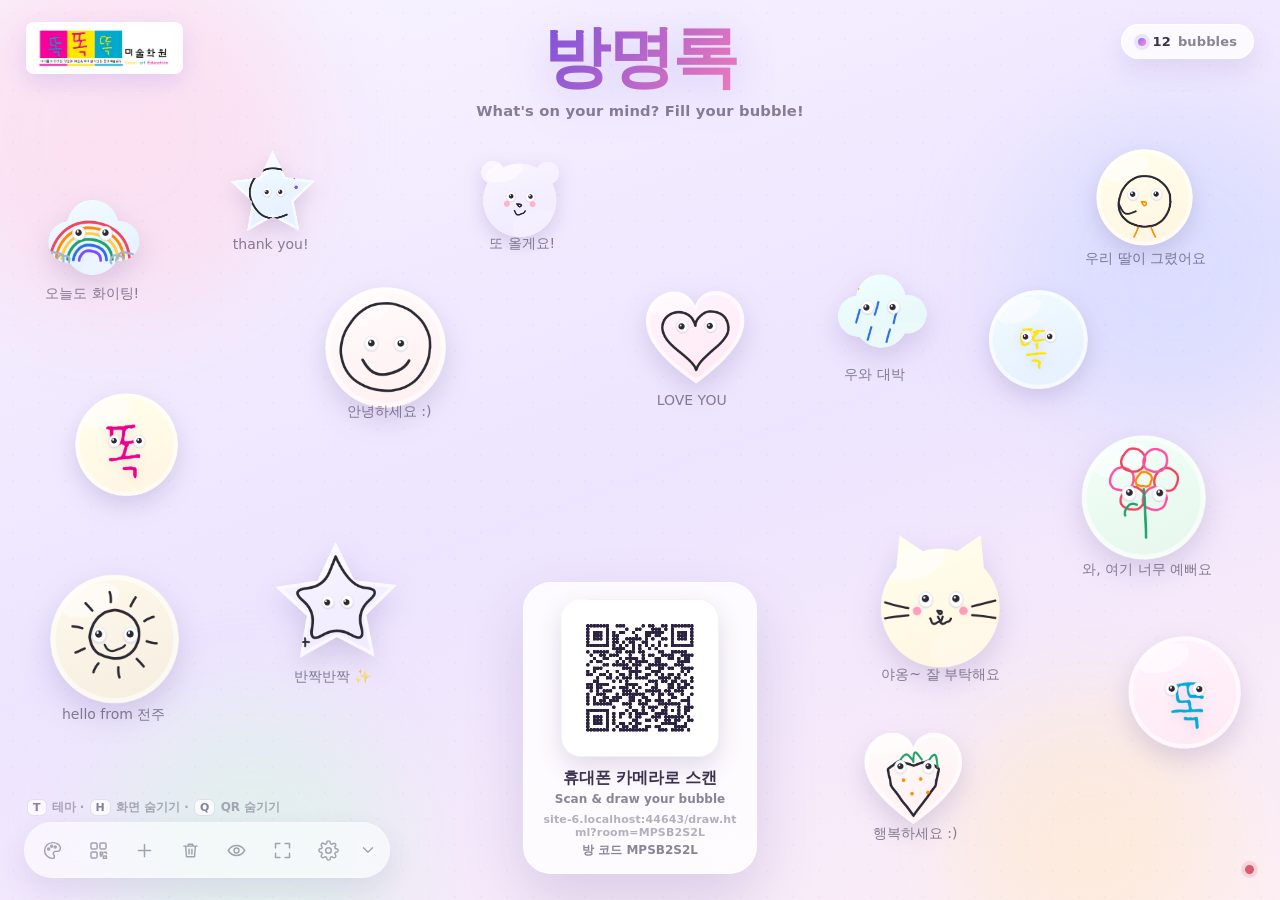
==== commit 78c19195: "똑똑똑미술학원 마크 네모형 20% 확대 및 문자 크기 조절 범위 10~200% 확장" ====
--- a/index.html
+++ b/index.html
@@ -194,7 +194,7 @@
     </label>
     <label class="qs-row">
       <span>문자 크기 <b id="qsFontVal">100%</b></span>
-      <input type="range" id="qsFontScale" min="70" max="160" step="5" value="100">
+      <input type="range" id="qsFontScale" min="10" max="200" step="5" value="100">
     </label>
     <label class="qs-row">
       <span>문자 위치</span>
--- a/css/display.css
+++ b/css/display.css
@@ -17,11 +17,11 @@
   display: inline-flex;
   align-items: center;
   justify-content: center;
-  padding: 5px 11px;
-  border-radius: 999px;
-  background: rgba(255, 255, 255, .90);
-  border: 1px solid rgba(255, 255, 255, .95);
-  box-shadow: 0 8px 22px rgba(108, 76, 224, .14);
+  padding: 6px 10px;
+  border-radius: 8px;
+  background: rgba(255, 255, 255, .94);
+  border: 1px solid rgba(255, 255, 255, .98);
+  box-shadow: 0 8px 22px rgba(108, 76, 224, .16);
   pointer-events: none;
   transition: opacity 420ms ease, transform 420ms ease;
 }
@@ -32,10 +32,10 @@
 }
 
 .brand-logo {
-  height: clamp(22px, 2.5vw, 34px);
+  height: clamp(27px, 3.0vw, 41px);
   width: auto;
   display: block;
-  border-radius: 6px;
+  border-radius: 3px;
 }
 
 .topbar {
